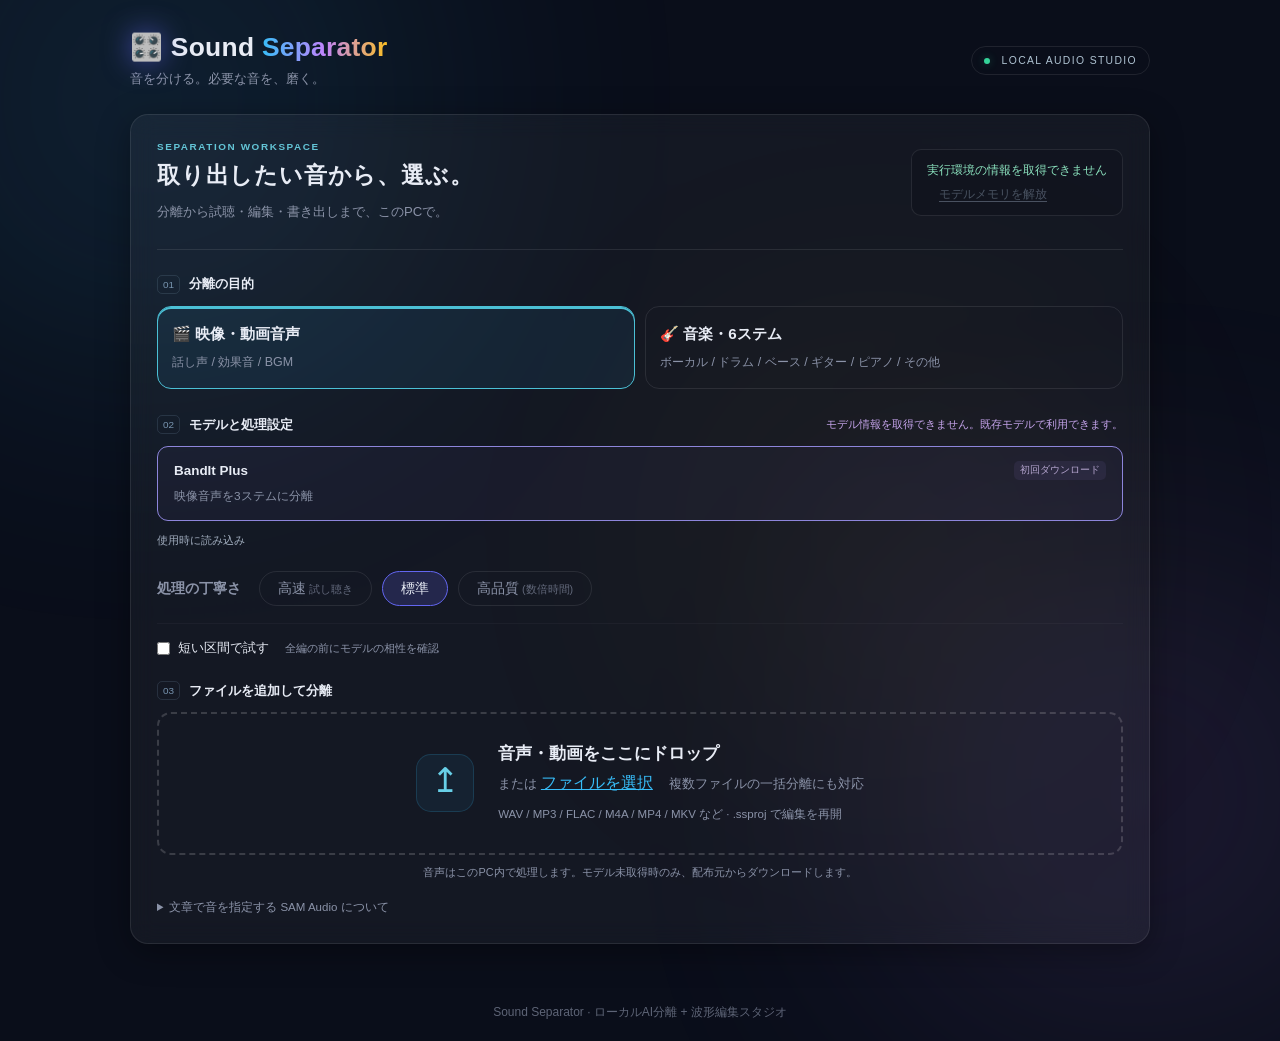
==== app/static/index.html @ b927cb9f "Sound Separator: ローカルAI音源分離アプリを公開" ====
<!DOCTYPE html>
<html lang="ja">
<head>
<meta charset="UTF-8">
<meta name="viewport" content="width=device-width, initial-scale=1.0">
<title>Sound Separator — 音源分離</title>
<link rel="stylesheet" href="style.css">
<link rel="icon" href="data:image/svg+xml,<svg xmlns='http://www.w3.org/2000/svg' viewBox='0 0 100 100'><text y='.9em' font-size='90'>🎛️</text></svg>">
</head>
<body>
<div class="bg-glow glow-1"></div>
<div class="bg-glow glow-2"></div>
<div class="bg-glow glow-3"></div>

<header>
  <div class="header-brand"><h1><span class="logo-icon">🎛️</span> Sound <span class="grad">Separator</span></h1>
    <p class="subtitle">音を分ける。必要な音を、磨く。</p></div>
  <span class="local-badge"><span></span> LOCAL AUDIO STUDIO</span>
</header>

<main>
  <!-- アップロード画面 -->
  <section id="upload-view" class="card">
    <div class="studio-intro">
      <div><p class="eyebrow">SEPARATION WORKSPACE</p><h2>取り出したい音から、選ぶ。</h2>
      <p class="intro-copy">分離から試聴・編集・書き出しまで、このPCで。</p></div>
      <div class="runtime-panel" aria-live="polite">
        <div id="runtime-status">実行環境を確認中…</div>
        <div class="runtime-actions"><span id="runtime-memory"></span><button id="release-models" class="text-button" disabled>モデルメモリを解放</button></div>
      </div>
    </div>
    <div class="section-label"><span>01</span><h3>分離の目的</h3></div>
    <div class="mode-row" id="mode-options" role="group" aria-label="分離の目的">
      <label class="mode-card"><input type="radio" name="mode" value="dme" checked><div class="mode-body"><div class="mode-title">🎬 映像・動画音声</div><div class="mode-desc">話し声 / 効果音 / BGM</div></div></label>
      <label class="mode-card"><input type="radio" name="mode" value="music"><div class="mode-body"><div class="mode-title">🎸 音楽・6ステム</div><div class="mode-desc">ボーカルと5種類の楽器</div></div></label>
    </div>
    <div class="section-label"><span>02</span><h3>モデルと処理設定</h3><span id="catalog-status" class="catalog-status" role="status">モデルを確認中…</span></div>
    <div id="model-options" class="model-options" role="group" aria-label="分離モデル"></div>
    <div id="model-detail" class="model-detail" aria-live="polite"></div>
    <div id="stem-selector" class="stem-selector hidden">
      <div class="stem-selector-head"><b>取り出す楽器</b><span id="stem-count"></span><button id="stems-all" class="text-button">すべて選択</button><button id="stems-clear" class="text-button">選択を解除</button></div>
      <input id="stem-search" class="studio-input" type="search" placeholder="楽器名で絞り込み" aria-label="楽器名で絞り込み">
      <div id="stem-options" class="stem-options"></div>
      <p class="settings-note">必要な楽器だけを選ぶと、結果の読み込みと編集が軽くなります。</p>
    </div>
    <div class="quality-row settings-row">
      <span class="quality-label">処理の丁寧さ</span>
      <div class="quality-options">
        <label><input type="radio" name="quality" value="fast"><span>高速<small>試し聴き</small></span></label>
        <label><input type="radio" name="quality" value="standard" checked><span>標準</span></label>
        <label><input type="radio" name="quality" value="high"><span>高品質<small>(数倍時間)</small></span></label>
      </div>
    </div>
    <div class="preview-settings">
      <label class="preview-toggle"><input id="preview-enabled" type="checkbox"><span>短い区間で試す</span><small>全編の前にモデルの相性を確認</small></label>
      <div id="preview-fields" class="preview-fields hidden">
        <label>開始 <input id="preview-start" type="number" min="0" step="0.1" value="0" inputmode="decimal"> 秒</label>
        <label>長さ <input id="preview-duration" type="number" min="5" max="60" step="1" value="15" inputmode="decimal"> 秒</label>
        <span>出力は指定区間のみ。エディタでは0秒から表示します。</span>
      </div>
    </div>
    <div class="section-label"><span>03</span><h3>ファイルを追加して分離</h3></div>
    <div id="dropzone" role="button" tabindex="0" aria-label="音声・動画ファイルを選択して分離">
      <div class="dz-icon">↥</div>
      <div><p class="dz-main">音声・動画をここにドロップ</p>
      <p class="dz-sub">または <button id="browse-btn" class="link-btn">ファイルを選択</button><span class="dz-multi">複数ファイルの一括分離にも対応</span></p>
      <p class="dz-formats">WAV / MP3 / FLAC / M4A / MP4 / MKV など · .ssproj で編集を再開</p></div>
      <input type="file" id="file-input" accept="audio/*,video/*,.ssproj" multiple hidden>
    </div>
    <p class="privacy-note">音声はこのPC内で処理します。モデル未取得時のみ、配布元からダウンロードします。</p>
    <details class="technology-note"><summary>文章で音を指定する SAM Audio について</summary><p>特定の効果音や環境音を文章で指定して抽出できる技術です。利用には配布元での手続きと専用環境の準備が必要です。<a href="https://github.com/facebookresearch/sam-audio" target="_blank" rel="noopener noreferrer">公式の導入案内 ↗</a></p></details>
    <div id="recent-jobs" class="recent-jobs hidden"><div class="section-label"><h3>このブラウザの分離履歴</h3><button id="clear-history" class="text-button">一覧を消す</button></div><p class="settings-note">同じタブで実行した直近8件。サーバーを終了すると結果を開けなくなります。</p><div id="recent-list"></div></div>
  </section>

  <!-- 一括分離画面 -->
  <section id="batch-view" class="card hidden">
    <b>📦 一括分離</b> — 複数ファイルを順番に分離し、それぞれZIPでダウンロードできます
    <div id="batch-list"></div>
    <div class="panel-row">
      <button id="batch-back" class="btn">＋ 最初の画面に戻る</button>
    </div>
  </section>

  <!-- 処理中画面 -->
  <section id="progress-view" class="card hidden">
    <div class="progress-info">
      <div class="spinner"></div>
      <div>
        <p id="progress-filename" class="progress-filename"></p>
        <p id="progress-message" class="progress-message">準備中...</p>
      </div>
      <span id="progress-percent" class="progress-percent">0%</span>
    </div>
    <div class="progress-track"><div id="progress-bar" class="progress-bar"></div></div>
    <p id="progress-settings" class="settings-note"></p>
  </section>

  <!-- 結果画面 -->
  <section id="result-view" class="hidden">
    <div class="card transport-card">
      <div id="result-meta" class="result-meta hidden"></div>
      <div class="transport">
        <button id="play-btn" class="play-btn" title="再生/停止 (Space)">▶</button>
        <button id="loop-btn" class="btn loop-btn" title="選択範囲をループ再生 (L) — 修復パラメータの聴き比べに便利">🔁</button>
        <div class="time-display"><span id="time-current">0:00.0</span><span class="time-sep">/</span><span id="time-total">0:00.0</span></div>
        <div class="master-meter-wrap" title="マスター出力レベル — 全トラック合計。CLIPが点いたら音割れしています (各トラックの音量を下げてください)">
          <span class="mm-label">OUT</span>
          <div class="track-meter master-meter"><div class="meter-mask" id="master-meter-mask"></div><span class="meter-clip" id="master-clip">CLIP</span></div>
        </div>
        <div class="transport-right">
          <span id="result-filename" class="result-filename"></span>
          <button id="save-proj-btn" class="btn" title="編集状態をプロジェクトファイル (.ssproj) に保存。後でドロップすると続きから再開できます">💾 保存</button>
          <label class="export-format-label">WAV <select id="export-format" aria-label="WAV書き出し形式" title="32bit floatは分離音をクリップせず保存。16bit PCMは音量が±1を超える部分をクリップします。"><option value="float32" selected>32bit float</option><option value="pcm16">16bit PCM</option></select></label>
          <button id="zip-btn" class="btn btn-primary">⬇ 選択ステム保存</button>
          <button id="new-btn" class="btn">＋ 新しいファイル</button>
        </div>
      </div>
      <!-- 編集ツールバー -->
      <div class="toolbar">
        <div class="tool-group tg-edit" data-label="編集 (範囲を選択してから)">
          <button id="tool-cut" class="tool-btn" title="選択したトラックから切り取る(その場は無音に)。他のトラックには影響しません (Ctrl+X)">✂ カット</button>
          <button id="tool-copy" class="tool-btn" title="選択したトラックの範囲をコピー (Ctrl+C)">⧉ コピー</button>
          <button id="tool-paste" class="tool-btn" title="クリックで選んだトラックへ、元と同じ時間位置にミックス貼り付け (Ctrl+V)">⇥ 貼り付け</button>
          <select id="tool-move" class="tool-btn" title="選択範囲を別のトラックへ移動 (同じ時間位置)">
            <option value="">➜ 移動先…</option>
          </select>
          <button id="tool-silence" class="tool-btn" title="いらない音をその場で消す(無音化)。尺もクリップボードも変わりません (Delete)">🧹 除去</button>
          <button id="tool-ripple" class="tool-btn" title="選択範囲を全トラックから削除して前後を詰める・尺が縮みます (Shift+Delete)">⌦ 詰め削除</button>
          <button id="tool-deselect" class="tool-btn" title="選択解除 (Esc)">✕</button>
        </div>
        <div class="tool-group tg-repair" data-label="修復・整音">
          <button id="tool-silence-cut" class="tool-btn" title="無音区間を自動検出して削除">✁ 無音カット</button>
          <button id="tool-denoise" class="tool-btn" title="選択範囲をノイズとして学習し全体から除去">〜 ノイズ除去</button>
          <button id="tool-repair" class="tool-btn" title="選択範囲の修復・エフェクト (クリック除去 / リバーブ除去 / ハム除去 / フェード / ノーマライズ)">🔧 修復</button>
        </div>
        <div class="tool-group tg-export" data-label="書き出し">
          <button id="tool-dialogue" class="tool-btn" title="文字起こしして、セリフ単位の連番WAV・SRT字幕・TTS学習用データを書き出します">📝 セリフ書き出し</button>
          <button id="tool-midi" class="tool-btn" title="トラックをAI採譜してMIDIファイルに変換します (メロディ・単音〜和音楽器向き)">🎹 MIDI</button>
        </div>
        <div class="tool-group tg-track" data-label="トラック・履歴">
          <button id="tool-addtrack" class="tool-btn" title="無音の新規トラックを追加 (移動・貼り付け先として使えます)">＋ トラック</button>
          <button id="tool-undo" class="tool-btn" title="元に戻す (Ctrl+Z)">↶ 戻す</button>
          <button id="tool-redo" class="tool-btn" title="やり直し (Ctrl+Y)">↷</button>
        </div>
        <div class="tool-group tg-view" data-label="表示">
          <button id="tool-zoom-out" class="tool-btn" title="縮小 (-)  ／ 波形上で Ctrl+ホイールでもズームできます">🔍−</button>
          <button id="tool-zoom-in" class="tool-btn" title="拡大 (+) ／ 波形上で Ctrl+ホイールでもズームできます">🔍＋</button>
          <button id="tool-zoom-sel" class="tool-btn" title="選択範囲へズーム (Z)">🔍選択</button>
          <button id="tool-zoom-full" class="tool-btn" title="全体表示 (0)">全体</button>
          <button id="tool-autoscale" class="tool-btn" title="小さい音のトラックも波形が見えるよう表示だけ拡大します (実際の音量は変わりません)">📈 自動スケール</button>
          <button id="tool-specview" class="tool-btn" title="波形⇔スペクトログラム表示の切替。ハム・ヒス・クリックなどのノイズはスペクトログラムの方が見つけやすい (縦=周波数、明るさ=音量)">🌈 スペクトル</button>
        </div>
        <div class="tool-group tg-help" data-label="ヘルプ">
          <button id="tool-guide" class="tool-btn" title="用途別の整音手順ガイド">📖 整音ガイド</button>
        </div>
        <span id="selection-info" class="selection-info"></span>
      </div>
      <!-- 無音カット設定パネル -->
      <div id="panel-silence-cut" class="panel hidden">
        <b>無音カット</b> — しきい値より小さい音が続く区間を全トラックから削除します
        <div class="panel-row">
          <label>しきい値 <input type="number" id="sc-threshold" value="-45" step="1" max="0" min="-90"> dB</label>
          <label>最小無音長 <input type="number" id="sc-minlen" value="0.5" step="0.1" min="0.1"> 秒</label>
          <label>前後に残す <input type="number" id="sc-pad" value="0.1" step="0.05" min="0"> 秒</label>
          <button id="sc-run" class="btn btn-primary">実行</button>
          <button class="btn panel-close">閉じる</button>
        </div>
      </div>
      <!-- 整音ガイドパネル -->
      <div id="panel-guide" class="panel panel-help hidden">
        <b>📖 整音ガイド — 用途別のおすすめ手順</b>
        <div class="guide-recipes">
          <div class="recipe">
            <div class="recipe-title">🎬 動画のセリフをきれいにする</div>
            <ol>
              <li>「話し声」の <b>S</b>(ソロ) で分離結果を確認</li>
              <li><button class="link-btn guide-open" data-panel="panel-silence-cut">✁ 無音カット</button> で間延びを削除</li>
              <li>ノイズが乗っていれば、ノイズだけの区間を選択 → <button class="link-btn guide-open" data-panel="panel-denoise">〜 ノイズ除去</button></li>
              <li>「プツッ」音は範囲選択 → <button class="link-btn guide-open" data-panel="panel-repair">🔧 修復</button> のクリック除去</li>
              <li>最後に 🔧修復 → ラウドネスノーマライズ (YouTubeなら -14 LUFS)</li>
            </ol>
          </div>
          <div class="recipe">
            <div class="recipe-title">🎤 TTS / RVC の学習素材を作る</div>
            <ol>
              <li>映像モードで分離し「話し声」を使う (音楽ならボーカル)</li>
              <li>範囲選択 → <button class="link-btn guide-open" data-panel="panel-repair">🔧 修復</button> のリバーブ除去で響きを取る (乾いた声が理想)</li>
              <li>ノイズだけの区間を選択 → <button class="link-btn guide-open" data-panel="panel-denoise">〜 ノイズ除去</button></li>
              <li><button class="link-btn guide-open" data-panel="panel-dialogue">📝 セリフ書き出し</button> で「長さを自動調整 2〜10秒」で解析</li>
              <li>一覧で誤認識を修正して書き出し → clips/ と metadata.csv を学習に使用</li>
            </ol>
          </div>
          <div class="recipe recipe-wide">
            <div class="recipe-title">🔇 ノイズの見分け方と対処 — 波形・症状からツールとパラメータを選ぶ</div>
            <table class="noise-table">
              <tr><th>聴こえ方</th><th>波形での見え方</th><th>使うツール</th><th>パラメータの目安</th></tr>
              <tr>
                <td>「サーッ」が常に鳴る<br>(ヒスノイズ・環境ノイズ)</td>
                <td>無音のはずの場所にも<b>薄い毛羽</b>が全体に走る</td>
                <td>〜 ノイズ除去<br>(プロファイル型)</td>
                <td>ノイズ<b>だけ</b>の区間を<b>0.5秒以上</b>選択して実行。まず強さ<b>90%</b>。声がこもる・水中のような音になったら<b>70%</b>に下げる</td>
              </tr>
              <tr>
                <td>「ブーン」と低い唸り<br>(電源ハム)</td>
                <td>波形ではほぼ見えない。<br>🔍ズームすると細かい規則的なうねり</td>
                <td>🔧 修復 →<br>ハムノイズ除去</td>
                <td>東日本=<b>50Hz</b> / 西日本=<b>60Hz</b>。効かなければもう一方を試す。適用量100%でOK</td>
              </tr>
              <tr>
                <td>「プツッ」「パチッ」<br>(クリック・リップノイズ)</td>
                <td>🔍ズーム+📈自動スケールで見ると<b>鋭い縦のトゲ</b>が1本〜数本</td>
                <td>🔧 修復 →<br>クリック / リップノイズ除去</td>
                <td>トゲの周辺だけを狭く選択し、まず感度<b>50%</b>。残るなら<b>70〜80%</b>。タ行・カ行の子音が消えたら感度を下げる</td>
              </tr>
              <tr>
                <td>お風呂場のような響き<br>(リバーブ・反響)</td>
                <td>発話の後に<b>尾を引く</b>ように波形が減衰する</td>
                <td>🔧 修復 →<br>リバーブ除去 (AI)</td>
                <td>まず適用量<b>100%</b>。声が痩せたら<b>60〜80%</b>でブレンド。TTS/RVC素材にはかけるのが基本</td>
              </tr>
              <tr>
                <td>音量がバラバラ / 小さい</td>
                <td>波形の高さが場所・トラックでまちまち</td>
                <td>🔧 修復 →<br>ラウドネスノーマライズ</td>
                <td>配信先のプリセットを選ぶだけ (YouTube=-14 LUFS)。素材整えなら-16〜-18が無難</td>
              </tr>
              <tr>
                <td>別の音の混入<br>(BGMやSEが声に残る)</td>
                <td>本来ないはずの音が重なって見える</td>
                <td>✂ 編集 →<br>➜ 移動 / 🧹除去</td>
                <td>混入部分を選択して正しいトラックへ<b>➜移動</b>。分離モード(映像/音楽)や品質を上げて再分離も有効</td>
              </tr>
            </table>
            <p class="rp-note">💡 探し方のコツ: <b>S</b>(ソロ)で対象トラックだけを聴きながら、📈自動スケール+🔍ズーム(Ctrl+ホイール)で波形を確認 → 狭い範囲で試して Ctrl+Z で聴き比べ → 良ければ広い範囲に適用</p>
          </div>
          <div class="recipe">
            <div class="recipe-title">🎵 ボーカル抜き / BGM抜き音源を作る</div>
            <ol>
              <li>音楽モードで分離</li>
              <li>要らないトラック (例: ボーカル) を <b>M</b> でミュート…ではなく、💾チェックを外す</li>
              <li>必要なステムだけ💾チェック →「⬇ 選択ステム保存」</li>
              <li>合わせて聴きたい場合は M/S と音量スライダでバランス確認</li>
            </ol>
          </div>
        </div>
        <div class="panel-row"><button class="btn panel-close">閉じる</button></div>
      </div>
      <!-- MIDI書き出しパネル -->
      <div id="panel-midi" class="panel panel-export hidden">
        <b>🎹 MIDI書き出し</b> — トラックをAIで採譜し、MIDIファイル (.mid) に変換します（編集内容が反映されます）
        <div class="panel-row">
          <label>対象トラック <select id="md-track"></select></label>
          <label title="低いほど多くの音を拾います (誤検出も増えます)">感度 <input type="range" id="md-sens" min="0.2" max="0.8" step="0.05" value="0.5"> <span id="md-sens-val">標準</span></label>
          <label>最短ノート <input type="number" id="md-minnote" value="120" step="10" min="30" max="500"> ms</label>
          <button id="md-run" class="btn btn-primary">実行</button>
          <button class="btn panel-close">閉じる</button>
        </div>
        <p class="rp-note">ピアノ・ギター・ベース・ボーカルのメロディ採譜に向いています。ドラムや複雑なミックスには不向きです (先に🔬追加分離やステム分離で単一楽器にしてから実行してください)。テンポは120固定で書き出されます</p>
      </div>
      <!-- トラック追加分離パネル -->
      <div id="panel-subsep" class="panel hidden">
        <b>🔬 トラックをさらに分離</b> — <span id="ss-track-label"></span> を専用AIモデルで細分化し、新しいトラックとして追加します
        <div class="panel-row">
          <label>種類
            <select id="ss-kind">
              <option value="drums">ドラム細分化 (キック / スネア / タム / シンバル)</option>
              <option value="vocals">ボーカル分離 (リード / バックコーラス)</option>
            </select>
          </label>
          <button id="ss-run" class="btn btn-primary">実行</button>
          <button class="btn panel-close">閉じる</button>
        </div>
        <p id="ss-note" class="rp-note">ドラム系のトラックに使ってください。元のトラックは残ります (ミュートされます)。初回はモデルのダウンロードがあります (ドラム: 約170MB / ボーカル: 約900MB)</p>
      </div>
      <!-- セリフ書き出しパネル -->
      <div id="panel-dialogue" class="panel panel-export hidden">
        <b>セリフ書き出し</b> — ① 解析 → ② 一覧で確認・調整 → ③ 書き出し（編集内容が反映されます）
        <div class="panel-row">
          <label>対象トラック <select id="dg-track"></select></label>
          <label>精度
            <select id="dg-model">
              <option value="small">小 (速い)</option>
              <option value="medium" selected>中 (バランス)</option>
              <option value="large">大 (最高精度・初回約3GB DL)</option>
            </select>
          </label>
          <label>言語
            <select id="dg-lang">
              <option value="">自動判定</option>
              <option value="ja">日本語</option>
              <option value="en">英語</option>
            </select>
          </label>
        </div>
        <div class="panel-row">
          <label title="文の区切り・無音を優先しつつ、1クリップがこの範囲に収まるよう自動で結合・分割します"><input type="checkbox" id="dg-adjust" checked> 長さを自動調整</label>
          <label>最小 <input type="number" id="dg-min" value="2.0" step="0.5" min="0.3" max="30"> 秒</label>
          <label>最大 <input type="number" id="dg-max" value="10.0" step="0.5" min="1" max="60"> 秒</label>
          <label title="声の特徴からセリフごとに話者を推定し、話者別フォルダで書き出します"><input type="checkbox" id="dg-diarize"> 話者分離</label>
          <label id="dg-spk-row" class="hidden">話者数
            <select id="dg-spknum">
              <option value="0">自動</option>
              <option value="2">2人</option>
              <option value="3">3人</option>
              <option value="4">4人</option>
              <option value="5">5人</option>
              <option value="6">6人</option>
            </select>
          </label>
          <span class="rp-note">TTSは2〜10秒、RVCは3〜10秒程度が定番です</span>
          <button id="dg-run" class="btn btn-primary">🔎 ① 解析</button>
          <button class="btn panel-close">閉じる</button>
        </div>
        <div id="dg-result" class="hidden">
          <div class="panel-row">
            <span id="dg-summary" class="rp-note"></span>
          </div>
          <div id="dg-segments"></div>
          <p class="rp-note">時刻・テキストは直接編集できます ／ ▶で再生位置ジャンプ ／ ✕で除外 ／ 長さが範囲外の行は⚠色で表示</p>
          <div class="panel-row">
            <label><input type="checkbox" id="dg-clips" checked> 連番WAVクリップ</label>
            <label><input type="checkbox" id="dg-mono" checked> モノラル化 (TTS/RVC向け)</label>
            <label><input type="checkbox" id="dg-srt" checked> SRT字幕</label>
            <label><input type="checkbox" id="dg-tts" checked> TTS用 metadata.csv</label>
            <button id="dg-export" class="btn btn-primary">⬇ ② 書き出し (ZIP)</button>
          </div>
        </div>
      </div>
      <!-- 修復・エフェクトパネル -->
      <div id="panel-repair" class="panel hidden">
        <b>修復・エフェクト</b> — 範囲を選択し、対象トラック（ドラッグしたトラック）に適用します
        <div class="panel-row">
          <label>種類
            <select id="rp-effect">
              <option value="declick">クリック / リップノイズ除去</option>
              <option value="dereverb">リバーブ除去 (AIモデル)</option>
              <option value="dehum">ハムノイズ除去 (電源ノイズ)</option>
              <option value="fadein">フェードイン</option>
              <option value="fadeout">フェードアウト</option>
              <option value="normalize">ピークノーマライズ (-1dB)</option>
              <option value="loudnorm">ラウドネスノーマライズ (配信用)</option>
              <option value="pitchshift">ピッチ変更 (トラック全体)</option>
              <option value="tempo">テンポ変更 (全トラック連動)</option>
            </select>
          </label>
          <label id="rp-pitch-row" class="hidden">半音 <input type="number" id="rp-pitch" value="0" step="0.5" min="-12" max="12"></label>
          <label id="rp-tempo-row" class="hidden">速度 <input type="number" id="rp-tempo" value="100" step="5" min="50" max="200"> %</label>
          <label id="rp-platform-row" class="hidden">プラットフォーム
            <select id="rp-platform">
              <option value="-14">YouTube (-14 LUFS)</option>
              <option value="-14">Spotify (-14 LUFS)</option>
              <option value="-16">Apple Music (-16 LUFS)</option>
              <option value="-14">TikTok / Reels (-14 LUFS)</option>
              <option value="-16">Podcast (-16 LUFS)</option>
              <option value="-24">テレビ放送 日本 (-24 LKFS)</option>
              <option value="custom">カスタム...</option>
            </select>
          </label>
          <label id="rp-lufs-row" class="hidden">目標 <input type="number" id="rp-lufs" value="-14" step="0.5" min="-36" max="-5"> LUFS</label>
          <label id="rp-sens-row">感度 <input type="range" id="rp-sensitivity" min="0.1" max="1" step="0.05" value="0.5"> <span id="rp-sens-val">50%</span></label>
          <label id="rp-hum-row" class="hidden">電源周波数
            <select id="rp-humfreq">
              <option value="50">50 Hz (東日本)</option>
              <option value="60">60 Hz (西日本)</option>
            </select>
          </label>
          <label id="rp-mix-row">適用量 <input type="range" id="rp-mix" min="0.2" max="1" step="0.05" value="1"> <span id="rp-mix-val">100%</span></label>
          <button id="rp-run" class="btn btn-primary">実行</button>
          <button class="btn panel-close">閉じる</button>
        </div>
        <p id="rp-note" class="rp-note">短いインパルス性ノイズ (マウスクリック音・リップノイズ・プチ音) を検出して補間します</p>
      </div>
      <!-- ノイズ除去設定パネル -->
      <div id="panel-denoise" class="panel hidden">
        <b>ノイズ除去</b> — ノイズだけが鳴っている区間を選択してから実行してください。その区間をプロファイルとして学習し、トラック全体から除去します
        <div class="panel-row">
          <label>強さ <input type="range" id="dn-strength" min="0.2" max="1" step="0.05" value="0.9"> <span id="dn-strength-val">90%</span></label>
          <label>対象
            <select id="dn-scope">
              <option value="active">選択したトラック</option>
              <option value="all">全トラック</option>
            </select>
          </label>
          <button id="dn-run" class="btn btn-primary">実行</button>
          <button class="btn panel-close">閉じる</button>
        </div>
      </div>
    </div>
    <div id="guide-card" class="card guide-card hidden">
      <b>💡 はじめての方へ — 基本の流れ</b>
      <ol>
        <li>波形を<b>横にドラッグ</b>して範囲を選択します（ドラッグしたトラックが編集対象になります）</li>
        <li>ツールバーで <b>✂ カット</b>・<b>➜ 移動</b>・<b>🧹 除去</b>・<b>🔧 修復</b> など。間違えても <b>Ctrl+Z</b> で戻せます</li>
        <li>各トラックの <b>💾</b> にチェックを付けて「<b>⬇ 選択ステム保存</b>」でダウンロード</li>
      </ol>
      <button id="guide-close" class="btn btn-primary">わかりました</button>
    </div>
    <div id="overview" title="全体ビュー — クリック/ドラッグで表示位置を移動">
      <div id="overview-window"></div>
      <div id="overview-playhead"></div>
    </div>
    <div id="tracks"></div>
    <p class="hint">
      ドラッグで範囲選択（ドラッグしたトラックが編集対象） ／ クリックでシーク＋対象切替 ／ <b>M</b>=ミュート <b>S</b>=ソロ ／ Space=再生 Ctrl+Z=取り消し<br>
      🔍 <b>Ctrl+ホイール</b>=カーソル位置へズーム ／ ホイール=横スクロール ／ <b>Z</b>=選択範囲へズーム <b>+/−</b>=拡大縮小 <b>0</b>=全体 ／ 上の細いバーで全体位置を移動<br>
      💡 分類ミスの修正: 間違ったステムの音を範囲選択 →「➜ 移動先…」で正しいトラックへ（同じ時間位置のまま移動します）
    </p>
  </section>

  <div id="error-box" class="error hidden" role="alert"><span id="error-message"></span><button id="retry-job" class="btn hidden">同じファイルでもう一度</button></div>
</main>

<div id="toast" class="toast hidden"></div>

<footer>Sound Separator · ローカルAI分離 + 波形編集スタジオ</footer>

<script src="app.js"></script>
</body>
</html>
---- app/static/style.css ----
:root {
  --bg: #0a0e1a;
  --card: rgba(255, 255, 255, 0.045);
  --card-border: rgba(255, 255, 255, 0.09);
  --text: #e8ecf5;
  --text-dim: #8b93a8;
  --dialog: #38bdf8;
  --effect: #fbbf24;
  --music: #c084fc;
  --original: #94a3b8;
  --accent: #6366f1;
}

* { margin: 0; padding: 0; box-sizing: border-box; }

body {
  font-family: "Hiragino Kaku Gothic ProN", "Yu Gothic UI", "Segoe UI", "Meiryo", sans-serif;
  background: var(--bg);
  color: var(--text);
  min-height: 100vh;
  overflow-x: hidden;
}

.bg-glow {
  position: fixed;
  border-radius: 50%;
  filter: blur(140px);
  opacity: 0.14;
  pointer-events: none;
  z-index: 0;
}
.glow-1 { width: 500px; height: 500px; background: var(--dialog); top: -150px; left: -100px; }
.glow-2 { width: 450px; height: 450px; background: var(--music); bottom: -120px; right: -80px; }
.glow-3 { width: 350px; height: 350px; background: var(--effect); top: 40%; left: 55%; opacity: 0.08; }

header, main, footer { position: relative; z-index: 1; }

header { max-width: 1060px; margin: auto; display: flex; align-items: center; justify-content: space-between; gap: 20px; padding: 32px 20px 0; }
h1 { font-size: 1.65rem; font-weight: 800; letter-spacing: 0.01em; }
.logo-icon { filter: drop-shadow(0 0 14px rgba(99, 102, 241, 0.6)); }
.grad {
  background: linear-gradient(90deg, var(--dialog), var(--music), var(--effect));
  -webkit-background-clip: text;
  background-clip: text;
  color: transparent;
}
.subtitle { color: var(--text-dim); margin-top: 7px; font-size: 0.83rem; }
.local-badge { font-size: 0.65rem; color: #afc3d2; letter-spacing: 0.13em; border: 1px solid var(--card-border); border-radius: 99px; padding: 8px 12px; white-space: nowrap; }
.local-badge > span { display: inline-block; width: 6px; height: 6px; margin-right: 7px; border-radius: 50%; background: #34d399; box-shadow: 0 0 9px #34d39955; }
.tag {
  display: inline-block;
  padding: 2px 12px;
  border-radius: 999px;
  font-weight: 700;
  font-size: 0.85rem;
  margin: 0 2px;
}
.tag-dialog { background: rgba(56, 189, 248, 0.15); color: var(--dialog); border: 1px solid rgba(56, 189, 248, 0.35); }
.tag-effect { background: rgba(251, 191, 36, 0.15); color: var(--effect); border: 1px solid rgba(251, 191, 36, 0.35); }
.tag-music { background: rgba(192, 132, 252, 0.15); color: var(--music); border: 1px solid rgba(192, 132, 252, 0.35); }
.tag-vocals { background: rgba(244, 114, 182, 0.15); color: #f472b6; border: 1px solid rgba(244, 114, 182, 0.35); }
.tag-drums { background: rgba(251, 146, 60, 0.15); color: #fb923c; border: 1px solid rgba(251, 146, 60, 0.35); }
.tag-bass { background: rgba(52, 211, 153, 0.15); color: #34d399; border: 1px solid rgba(52, 211, 153, 0.35); }
.tag-other { background: rgba(167, 139, 250, 0.15); color: #a78bfa; border: 1px solid rgba(167, 139, 250, 0.35); }

/* ---- mode cards ---- */
.mode-row { display: grid; grid-template-columns: repeat(auto-fit, minmax(200px, 1fr)); gap: 10px; margin-bottom: 26px; }
.mode-card { cursor: pointer; }
.mode-card > input, .model-card > input { position: absolute; opacity: 0; width: 1px; height: 1px; }
.mode-body {
  border: 1.5px solid var(--card-border);
  border-radius: 14px;
  padding: 17px 14px;
  transition: all 0.15s;
  height: 100%;
  box-sizing: border-box;
}
.mode-card input:checked + .mode-body {
  border-color: #4bc0d5;
  background: rgba(56, 189, 248, 0.075);
  box-shadow: inset 0 2px 0 #4bc0d5;
}
.mode-title { font-weight: 700; font-size: 0.95rem; margin-bottom: 8px; }
.mode-stems { display: flex; flex-wrap: wrap; gap: 4px; margin-bottom: 8px; }
.mode-stems .tag { font-size: 0.72rem; padding: 1px 9px; margin: 0; }
.mode-desc { color: var(--text-dim); font-size: 0.78rem; line-height: 1.5; }
@media (max-width: 640px) { .mode-row { grid-template-columns: 1fr; } }

main { max-width: 1060px; margin: 26px auto 40px; padding: 0 20px; }

.card {
  background: var(--card);
  border: 1px solid var(--card-border);
  border-radius: 18px;
  padding: 26px;
  backdrop-filter: blur(12px);
  box-shadow: 0 8px 32px rgba(0, 0, 0, 0.35);
}

.hidden { display: none !important; }

/* ---- 分離ワークスペース ---- */
.studio-intro { display: flex; align-items: center; justify-content: space-between; gap: 22px; padding-bottom: 25px; margin-bottom: 25px; border-bottom: 1px solid var(--card-border); }
.eyebrow { color: #64c5d7; font-size: 0.62rem; letter-spacing: 0.16em; font-weight: 700; margin-bottom: 8px; }
.studio-intro h2 { font-size: 1.45rem; font-weight: 700; letter-spacing: 0.035em; }
.intro-copy { color: var(--text-dim); font-size: 0.82rem; margin-top: 9px; line-height: 1.8; }
.runtime-panel { flex-shrink: 0; padding: 13px 15px; border: 1px solid var(--card-border); border-radius: 10px; background: #080c1644; font-size: 0.74rem; color: #8be1bd; }
.runtime-actions { display: flex; gap: 12px; align-items: center; margin-top: 8px; font-size: 0.68rem; color: var(--text-dim); }
.cpu-mode { color: #fbbf24; }
.text-button { color: #9daec4; background: none; border: none; cursor: pointer; font: inherit; font-size: 0.73rem; text-decoration: underline; text-underline-offset: 3px; }
.text-button:hover { color: var(--text); }
.text-button:disabled { opacity: 0.4; cursor: default; }
.section-label { display: flex; align-items: center; gap: 9px; margin-bottom: 12px; }
.section-label > span:first-child:not(.catalog-status) { font-size: 0.62rem; color: #7895b0; border: 1px solid #7895b033; border-radius: 5px; padding: 3px 5px; font-variant-numeric: tabular-nums; }
.section-label h3 { font-weight: 600; font-size: 0.84rem; }
.catalog-status { color: #c5a4eb; margin-left: auto; font-size: 0.68rem; font-weight: 400; }
.model-options { display: flex; flex-wrap: wrap; gap: 10px; }
.model-card { cursor: pointer; flex: 1 1 270px; position: relative; }
.model-card-body { border: 1px solid var(--card-border); border-radius: 11px; height: 100%; padding: 14px 16px; background: #ffffff03; }
.model-card-heading { display: flex; justify-content: space-between; align-items: center; gap: 12px; }
.model-card-heading strong { font-weight: 600; font-size: 0.84rem; }
.model-card-body p { font-size: 0.74rem; color: var(--text-dim); line-height: 1.7; margin-top: 6px; }
.model-card > input:checked + .model-card-body { border-color: #8d85db; background: #8072d40d; }
.model-card > input:focus-visible + .model-card-body, .mode-card > input:focus-visible + .mode-body, .quality-options input:focus-visible + span { outline: 2px solid #afcdff; outline-offset: 3px; }
.model-state { font-size: 0.61rem; font-weight: 400; color: #b5a5cf; border-radius: 5px; padding: 3px 6px; background: #a78bfa14; white-space: nowrap; }
.model-state.ready { color: #78cda9; background: #34d39912; }
.model-detail { margin: 10px 0 14px; }
.model-facts { display: flex; gap: 6px 16px; flex-wrap: wrap; font-size: 0.68rem; color: #a1adbe; line-height: 1.8; }
.model-source { color: #8cc5df; margin-left: auto; text-decoration: none; }
.model-source:hover { text-decoration: underline; }
.settings-note { color: var(--text-dim); font-size: 0.71rem; line-height: 1.7; margin-top: 6px; }
.settings-row { margin-top: 15px; gap: 18px; }
.quality-label { font-size: 0.78rem; font-weight: 500; }
.quality-options span { padding: 6px 13px; font-size: 0.78rem; border-radius: 8px; }
.preview-settings { border-top: 1px solid #ffffff08; margin-top: 17px; padding: 16px 0 22px; }
.preview-toggle { display: inline-flex; flex-wrap: wrap; align-items: center; gap: 8px; cursor: pointer; font-size: 0.79rem; }
.preview-toggle input, .stem-choice input { accent-color: #7a8fe7; }
.preview-toggle small { color: var(--text-dim); font-size: 0.71rem; font-weight: 400; margin-left: 8px; }
.preview-fields { display: flex; align-items: center; flex-wrap: wrap; gap: 10px 18px; padding-top: 13px; }
.preview-fields label { font-size: 0.76rem; color: #b5bfd1; }
.preview-fields input, .studio-input { font: inherit; border: 1px solid var(--card-border); border-radius: 6px; padding: 6px 8px; background: #0003; color: var(--text); }
.preview-fields input { width: 76px; margin: 0 4px; font-variant-numeric: tabular-nums; }
.preview-fields > span { font-size: 0.68rem; color: var(--text-dim); }
.privacy-note { font-size: 0.68rem; color: var(--text-dim); text-align: center; margin: 11px 0 0; }
.technology-note { margin-top: 17px; color: var(--text-dim); font-size: 0.72rem; line-height: 1.8; }
.technology-note summary { cursor: pointer; }
.technology-note p { margin-top: 7px; max-width: 740px; }
.technology-note a { color: #8cc5df; }
.stem-selector { border: 1px solid var(--card-border); background: #0002; border-radius: 10px; padding: 14px; margin: 15px 0; }
.stem-selector-head { display: flex; gap: 13px; align-items: center; margin-bottom: 11px; }
.stem-selector-head b { font-size: 0.79rem; font-weight: 600; }
#stem-count { color: #aaa3d5; font-size: 0.7rem; margin-right: auto; }
.studio-input { width: 100%; font-size: 0.76rem; margin-bottom: 11px; }
.stem-options { max-height: 190px; overflow-y: auto; display: grid; grid-template-columns: repeat(auto-fill, minmax(150px, 1fr)); gap: 8px 12px; }
.stem-choice { cursor: pointer; display: flex; gap: 7px; align-items: center; font-size: 0.74rem; color: #b6c2d6; }
.recent-jobs { margin-top: 25px; padding-top: 22px; border-top: 1px solid var(--card-border); }
.recent-jobs .section-label { justify-content: space-between; margin-bottom: 2px; }
.recent-row { display: flex; gap: 18px; align-items: center; padding: 12px 0; border-bottom: 1px solid #ffffff09; }
.recent-label { display: flex; flex-direction: column; gap: 4px; flex: 1; min-width: 0; }
.recent-label strong { white-space: nowrap; overflow: hidden; text-overflow: ellipsis; font-size: 0.78rem; font-weight: 500; }
.recent-label > span { font-size: 0.67rem; color: var(--text-dim); }
.recent-row .btn { font-size: 0.71rem; padding: 6px 11px; white-space: nowrap; }
.result-meta { display: flex; align-items: center; flex-wrap: wrap; gap: 8px 15px; font-size: 0.7rem; color: #94a3b8; padding: 0 0 12px; margin-bottom: 12px; border-bottom: 1px solid var(--card-border); }
.result-model { color: #a8d9e2; font-weight: 600; }
.export-format-label { display: inline-flex; align-items: center; gap: 6px; color: var(--text-dim); font-size: 0.68rem; }
#export-format { padding: 6px; background: #131a2a; color: var(--text); border: 1px solid var(--card-border); border-radius: 6px; font: inherit; font-size: 0.72rem; }
.preview-badge { color: #d1b49c; background: #fbbf240b; border-radius: 4px; padding: 3px 7px; }
.result-warning { width: 100%; color: #d4bb95; line-height: 1.7; }
#error-box { display: flex; align-items: center; gap: 15px; flex-wrap: wrap; }
#error-message { flex: 1; min-width: 220px; line-height: 1.8; }
#retry-job { font-size: 0.76rem; padding: 7px 10px; }
button:disabled { cursor: default; opacity: 0.45; }
button:focus-visible, a:focus-visible, input:focus-visible, #dropzone:focus-visible { outline: 2px solid #afcdff; outline-offset: 3px; }
@media (max-width: 760px) {
  header { padding-top: 24px; }
  .local-badge { display: none; }
  .studio-intro { flex-direction: column; align-items: flex-start; gap: 15px; }
  .runtime-panel { width: 100%; }
  .runtime-actions { justify-content: space-between; }
  .mode-row { grid-template-columns: 1fr 1fr; }
  .mode-title { font-size: 0.85rem; }
  .catalog-status { max-width: 45%; }
  #dropzone { padding: 22px 16px; gap: 15px; }
  .dz-main { font-size: 0.93rem; }
  .dz-sub .dz-multi { display: block; margin: 5px 0 0; }
  .studio-intro h2 { font-size: 1.3rem; }
  .preview-toggle small { margin-left: 21px; }
}
@media (max-width: 420px) {
  main { padding: 0 12px; }
  #upload-view { padding: 20px 16px; }
  .mode-row { gap: 8px; }
  .mode-body { padding: 13px 10px; }
  .mode-desc { font-size: 0.68rem; }
  .quality-options { gap: 6px; }
  .quality-options span { padding: 6px 10px; }
  .dz-icon { display: none; }
}
@media (prefers-reduced-motion: reduce) {
  *, *::before, *::after { scroll-behavior: auto !important; transition: none !important; animation-duration: 0.01ms !important; }
}

/* ---- dropzone ---- */
#dropzone {
  border: 2px dashed rgba(255, 255, 255, 0.16);
  border-radius: 14px;
  padding: 28px 30px;
  display: flex; align-items: center; justify-content: center; gap: 24px;
  text-align: left;
  cursor: pointer;
  transition: border-color 0.2s, background 0.2s, transform 0.15s;
}
#dropzone:hover, #dropzone.dragover {
  border-color: var(--accent);
  background: rgba(99, 102, 241, 0.07);
}
#dropzone.dragover { transform: scale(1.01); }
.dz-icon { font-size: 2.1rem; font-weight: 400; width: 58px; height: 58px; line-height: 52px; border-radius: 15px; background: #38bdf810; border: 1px solid #38bdf82b; text-align: center; color: #67cfe7; flex-shrink: 0; }
.dz-main { font-size: 1.05rem; font-weight: 700; }
.dz-sub { color: var(--text-dim); margin-top: 8px; font-size: 0.84rem; }
.dz-sub .dz-multi { display: inline-block; margin-left: 16px; }
.link-btn {
  background: none; border: none; color: var(--dialog); font-size: 1rem;
  cursor: pointer; text-decoration: underline; font-family: inherit;
}
.dz-formats { color: var(--text-dim); font-size: 0.72rem; margin-top: 11px; line-height: 1.7; }

.quality-row { display: flex; align-items: center; gap: 18px; margin-top: 20px; flex-wrap: wrap; }
.quality-label { color: var(--text-dim); font-weight: 700; font-size: 0.9rem; }
.quality-options { display: flex; gap: 10px; }
.quality-options label { cursor: pointer; }
.quality-options input { position: absolute; opacity: 0; width: 1px; height: 1px; }
.quality-options span {
  display: inline-block; padding: 7px 18px; border-radius: 999px;
  border: 1px solid var(--card-border); color: var(--text-dim);
  font-size: 0.9rem; transition: all 0.15s;
}
.quality-options span small { opacity: 0.65; font-size: 0.75em; margin-left: 3px; }
.quality-options input:checked + span {
  background: rgba(99, 102, 241, 0.2); border-color: var(--accent); color: var(--text);
}

/* ---- progress ---- */
.progress-info { display: flex; align-items: center; gap: 16px; margin-bottom: 16px; }
.spinner {
  width: 34px; height: 34px; flex-shrink: 0;
  border: 3px solid rgba(255, 255, 255, 0.12);
  border-top-color: var(--dialog);
  border-radius: 50%;
  animation: spin 0.9s linear infinite;
}
@keyframes spin { to { transform: rotate(360deg); } }
.progress-filename { font-weight: 700; }
.progress-message { color: var(--text-dim); font-size: 0.88rem; margin-top: 3px; }
.progress-percent { margin-left: auto; font-size: 1.5rem; font-weight: 800; font-variant-numeric: tabular-nums; }
.progress-track {
  height: 10px; border-radius: 999px; background: rgba(255, 255, 255, 0.07); overflow: hidden;
}
.progress-bar {
  height: 100%; width: 0%;
  background: linear-gradient(90deg, var(--dialog), var(--music), var(--effect));
  border-radius: 999px;
  transition: width 0.4s ease;
  box-shadow: 0 0 12px rgba(99, 102, 241, 0.7);
}

/* ---- transport ---- */
.transport-card { padding: 16px 22px; margin-bottom: 14px; }
.transport { display: flex; align-items: center; gap: 18px; flex-wrap: wrap; }
.play-btn {
  width: 52px; height: 52px; border-radius: 50%;
  border: none; cursor: pointer;
  background: linear-gradient(135deg, var(--dialog), var(--accent));
  color: #fff; font-size: 1.3rem;
  box-shadow: 0 4px 20px rgba(56, 189, 248, 0.4);
  transition: transform 0.12s, box-shadow 0.2s;
  display: flex; align-items: center; justify-content: center;
}
.play-btn:hover { transform: scale(1.07); box-shadow: 0 4px 28px rgba(56, 189, 248, 0.65); }
.loop-btn { padding: 9px 12px; opacity: 0.6; }
.loop-btn.active {
  opacity: 1;
  background: rgba(56, 189, 248, 0.2);
  border-color: var(--dialog);
  box-shadow: 0 0 10px rgba(56, 189, 248, 0.35);
}
.time-display { font-variant-numeric: tabular-nums; font-size: 1.15rem; font-weight: 700; }
.time-sep { color: var(--text-dim); margin: 0 6px; }
#time-total { color: var(--text-dim); }
.transport-right { margin-left: auto; display: flex; align-items: center; gap: 12px; flex-wrap: wrap; }
.result-filename { color: var(--text-dim); font-size: 0.85rem; max-width: 240px; overflow: hidden; text-overflow: ellipsis; white-space: nowrap; }

.btn {
  padding: 9px 18px; border-radius: 10px; cursor: pointer;
  border: 1px solid var(--card-border);
  background: rgba(255, 255, 255, 0.06); color: var(--text);
  font-size: 0.88rem; font-weight: 700; text-decoration: none;
  font-family: inherit;
  transition: background 0.15s, border-color 0.15s;
  display: inline-block;
}
.btn:hover { background: rgba(255, 255, 255, 0.12); }
.btn-primary {
  background: linear-gradient(135deg, #4f46e5, #7c3aed);
  border-color: transparent;
  box-shadow: 0 3px 14px rgba(99, 102, 241, 0.4);
}
.btn-primary:hover { box-shadow: 0 3px 22px rgba(99, 102, 241, 0.65); }

/* ---- editor toolbar ---- */
.toolbar {
  display: flex; align-items: center; gap: 14px; flex-wrap: wrap;
  margin-top: 14px; padding-top: 14px;
  border-top: 1px solid var(--card-border);
}
.tool-group {
  display: flex; gap: 6px;
  position: relative; padding-top: 15px;
}
.tool-group::before {
  content: attr(data-label);
  position: absolute; top: 0; left: 3px;
  font-size: 0.62rem; color: var(--text-dim);
  letter-spacing: 0.06em; white-space: nowrap; opacity: 0.85;
}
.tool-btn {
  padding: 7px 13px; border-radius: 9px; cursor: pointer;
  border: 1px solid var(--card-border);
  background: rgba(255, 255, 255, 0.05); color: var(--text);
  font-size: 0.83rem; font-weight: 700; font-family: inherit;
  transition: background 0.12s, opacity 0.12s;
  white-space: nowrap;
}
.tool-btn:hover:not(:disabled) { background: rgba(255, 255, 255, 0.13); }
.tool-btn:disabled { opacity: 0.35; cursor: default; }
.tool-btn.active { background: rgba(99, 102, 241, 0.25); border-color: var(--accent); }
.selection-info { color: var(--text-dim); font-size: 0.8rem; margin-left: auto; font-variant-numeric: tabular-nums; }

.panel {
  margin-top: 12px; padding: 14px 16px; border-radius: 12px;
  background: rgba(99, 102, 241, 0.08);
  border: 1px solid rgba(99, 102, 241, 0.3);
  font-size: 0.85rem; line-height: 1.6;
}
.panel-row { display: flex; align-items: center; gap: 18px; flex-wrap: wrap; margin-top: 10px; }
.panel-row label { display: flex; align-items: center; gap: 7px; color: var(--text-dim); font-size: 0.83rem; }
.panel-row input[type="number"] {
  width: 64px; padding: 5px 8px; border-radius: 7px;
  border: 1px solid var(--card-border); background: rgba(0, 0, 0, 0.3);
  color: var(--text); font-family: inherit;
}
.panel-row select {
  padding: 5px 8px; border-radius: 7px;
  border: 1px solid var(--card-border); background: rgba(0, 0, 0, 0.3);
  color: var(--text); font-family: inherit;
}
.panel-row input[type="range"] { accent-color: var(--accent); }

/* ---- overview (全体ミニマップ) ---- */
#overview {
  position: relative;
  height: 16px;
  margin: 2px 0 8px;
  border-radius: 8px;
  background: rgba(255, 255, 255, 0.05);
  border: 1px solid var(--card-border);
  cursor: pointer;
  overflow: hidden;
}
#overview-window {
  position: absolute; top: 0; bottom: 0;
  left: 0; width: 100%;
  background: rgba(99, 102, 241, 0.25);
  border: 1px solid rgba(129, 140, 248, 0.7);
  border-radius: 8px;
  box-sizing: border-box;
  transition: background 0.15s;
}
#overview:not(.zoomed) #overview-window { background: transparent; border-color: transparent; }
#overview.zoomed:hover #overview-window { background: rgba(99, 102, 241, 0.4); }
#overview-playhead {
  position: absolute; top: 0; bottom: 0; width: 1.5px;
  background: rgba(255, 255, 255, 0.8);
  pointer-events: none;
}

/* ---- tracks ---- */
.track {
  display: grid;
  grid-template-columns: 190px 1fr;
  gap: 0;
  background: var(--card);
  border: 1px solid var(--card-border);
  border-radius: 14px;
  margin-bottom: 10px;
  overflow: hidden;
  backdrop-filter: blur(12px);
  transition: opacity 0.2s;
}
.track.inactive { opacity: 0.45; }
.track-side {
  padding: 14px 16px;
  border-right: 1px solid var(--card-border);
  display: flex; flex-direction: column; gap: 10px; justify-content: center;
  background: rgba(0, 0, 0, 0.18);
}
.track-title { display: flex; align-items: center; gap: 9px; font-weight: 800; font-size: 1rem; }
.track-dot {
  width: 11px; height: 11px; border-radius: 50%;
  box-shadow: 0 0 10px currentColor;
}
.track-controls { display: flex; align-items: center; gap: 7px; }
.ms-btn {
  width: 30px; height: 26px; border-radius: 7px; cursor: pointer;
  border: 1px solid var(--card-border);
  background: rgba(255, 255, 255, 0.05); color: var(--text-dim);
  font-weight: 800; font-size: 0.75rem; font-family: inherit;
  transition: all 0.12s;
}
.ms-btn.active-m { background: #b91c1c; border-color: #ef4444; color: #fff; }
.ms-btn.active-s { background: #b45309; border-color: #f59e0b; color: #fff; }
.vol-slider { flex: 1; min-width: 50px; accent-color: var(--accent); height: 4px; cursor: pointer; }

/* ---- 音量 (dB) + レベルメーター ---- */
.track-vol { display: flex; align-items: center; gap: 5px; }
.vol-num {
  width: 52px; padding: 2px 4px; border-radius: 6px;
  border: 1px solid var(--card-border); background: rgba(0, 0, 0, 0.3);
  color: var(--text); font-family: inherit; font-size: 0.75rem;
  font-variant-numeric: tabular-nums; text-align: right;
}
.vol-unit { color: var(--text-dim); font-size: 0.7rem; }
.track-meter {
  position: relative; height: 7px; border-radius: 4px; overflow: hidden;
  background: linear-gradient(90deg, #16a34a 0%, #22c55e 55%, #eab308 75%, #ef4444 95%);
  margin-right: 18px;
}
.meter-mask {
  position: absolute; top: 0; right: 0; bottom: 0; width: 100%;
  background: rgba(10, 14, 26, 0.92);
  transition: width 0.05s linear;
}
.meter-clip {
  position: absolute; right: -17px; top: 50%; transform: translateY(-58%);
  font-size: 0.6rem; color: rgba(255, 255, 255, 0.18); line-height: 1;
}
.track-meter .meter-clip { right: -14px; }
.meter-clip.clipping { color: #ef4444; text-shadow: 0 0 6px #ef4444; }

.master-meter-wrap { display: flex; align-items: center; gap: 7px; min-width: 150px; }
.mm-label { color: var(--text-dim); font-size: 0.68rem; font-weight: 700; letter-spacing: 0.05em; }
.master-meter { width: 110px; margin-right: 34px; }
.master-meter .meter-clip { right: -32px; font-size: 0.62rem; font-weight: 800; }
.dl-btn {
  border: none; background: none; cursor: pointer; color: var(--text-dim);
  font-size: 1rem; padding: 2px 4px; border-radius: 6px;
  transition: color 0.15s;
}
.dl-btn:hover { color: var(--text); }
.del-btn:hover { color: #f87171; }
.rename-input {
  width: 110px; padding: 2px 6px; border-radius: 6px;
  border: 1px solid var(--accent); background: rgba(0, 0, 0, 0.4);
  color: var(--text); font-family: inherit; font-size: 0.9rem; font-weight: 800;
}
.rp-note { color: var(--text-dim); font-size: 0.78rem; margin-top: 8px; }
/* ---- 機能グループのカラー分け ---- */
.tg-edit::before { color: #818cf8; }
.tg-edit .tool-btn { border-color: rgba(129, 140, 248, 0.3); }
.tg-repair::before { color: #34d399; }
.tg-repair .tool-btn { border-color: rgba(52, 211, 153, 0.3); }
.tg-export::before { color: #f472b6; }
.tg-export .tool-btn { border-color: rgba(244, 114, 182, 0.35); }
.tg-track::before { color: #94a3b8; }
.tg-view::before { color: #38bdf8; }
.tg-view .tool-btn { border-color: rgba(56, 189, 248, 0.25); }
.tg-help::before { color: #fbbf24; }
.tg-help .tool-btn { border-color: rgba(251, 191, 36, 0.35); }

.panel-export { border-color: rgba(244, 114, 182, 0.4); background: rgba(244, 114, 182, 0.06); }
.panel-help { border-color: rgba(251, 191, 36, 0.4); background: rgba(251, 191, 36, 0.05); }

/* ---- 整音ガイド ---- */
.guide-recipes {
  display: grid; grid-template-columns: repeat(auto-fit, minmax(280px, 1fr));
  gap: 14px; margin-top: 12px;
}
.recipe {
  background: rgba(0, 0, 0, 0.25);
  border: 1px solid var(--card-border);
  border-radius: 12px; padding: 14px 16px;
  font-size: 0.83rem;
}
.recipe-title { font-weight: 800; margin-bottom: 8px; font-size: 0.9rem; }
.recipe-wide { grid-column: 1 / -1; }
.noise-table { border-collapse: collapse; width: 100%; margin-top: 4px; }
.noise-table th, .noise-table td {
  border: 1px solid rgba(255, 255, 255, 0.09);
  padding: 7px 10px; text-align: left; vertical-align: top;
  font-size: 0.78rem; line-height: 1.6;
}
.noise-table th { background: rgba(255, 255, 255, 0.05); color: var(--text); white-space: nowrap; }
.noise-table td { color: var(--text-dim); }
.noise-table td b { color: var(--text); }
.recipe ol { margin-left: 18px; line-height: 1.9; color: var(--text-dim); }
.recipe .link-btn { font-size: 0.83rem; padding: 0; }

/* ---- セリフ一覧 (編集可能) ---- */
#dg-segments {
  max-height: 280px; overflow-y: auto;
  margin-top: 10px; border-radius: 10px;
  border: 1px solid var(--card-border);
  background: rgba(0, 0, 0, 0.25);
}
.dg-seg {
  display: flex; gap: 8px; align-items: center;
  padding: 5px 10px;
  border-bottom: 1px solid rgba(255, 255, 255, 0.05);
  font-size: 0.82rem;
}
.dg-seg.dg-warn { background: rgba(251, 191, 36, 0.08); box-shadow: inset 3px 0 0 rgba(251, 191, 36, 0.6); }
.dg-play {
  border: none; background: rgba(99, 102, 241, 0.25); color: var(--text);
  width: 24px; height: 24px; border-radius: 6px; cursor: pointer; flex-shrink: 0;
  font-size: 0.7rem;
}
.dg-play:hover { background: rgba(99, 102, 241, 0.5); }
.dg-idx { color: var(--text-dim); font-variant-numeric: tabular-nums; flex-shrink: 0; }
.dg-sep { color: var(--text-dim); }
.dg-in {
  width: 72px; padding: 3px 6px; border-radius: 6px;
  border: 1px solid var(--card-border); background: rgba(0, 0, 0, 0.35);
  color: var(--dialog); font-family: inherit; font-size: 0.8rem;
  font-variant-numeric: tabular-nums;
}
.dg-dur { color: var(--text-dim); font-size: 0.75rem; width: 42px; flex-shrink: 0; text-align: right; }
.dg-text-in {
  flex: 1; min-width: 120px; padding: 3px 8px; border-radius: 6px;
  border: 1px solid transparent; background: transparent;
  color: var(--text); font-family: inherit; font-size: 0.85rem;
}
.dg-text-in:hover, .dg-text-in:focus { border-color: var(--card-border); background: rgba(0, 0, 0, 0.35); outline: none; }
.dg-del {
  border: none; background: none; color: var(--text-dim); cursor: pointer;
  font-size: 0.85rem; flex-shrink: 0; padding: 2px 4px;
}
.dg-del:hover { color: #f87171; }

/* ---- バッチ処理 ---- */
.dz-multi { color: var(--text-dim); font-size: 0.8rem; font-weight: 400; }
#batch-list { margin-top: 14px; }
.batch-row {
  display: flex; align-items: center; gap: 12px;
  padding: 10px 12px; border-bottom: 1px solid rgba(255, 255, 255, 0.06);
  font-size: 0.88rem;
}
.batch-name { min-width: 180px; max-width: 320px; overflow: hidden; text-overflow: ellipsis; white-space: nowrap; font-weight: 700; }
.batch-status { color: var(--text-dim); font-size: 0.8rem; min-width: 130px; }
.batch-bar { flex: 1; height: 7px; border-radius: 4px; background: rgba(255, 255, 255, 0.07); overflow: hidden; }
.batch-fill { height: 100%; width: 0; background: linear-gradient(90deg, var(--dialog), var(--music)); transition: width 0.4s; }
.batch-link { min-width: 70px; }
.batch-error .batch-status { color: #fca5a5; }

/* ---- 話者セレクト ---- */
.dg-spk {
  padding: 2px 4px; border-radius: 6px;
  border: 1px solid var(--card-border); background: rgba(0, 0, 0, 0.35);
  font-family: inherit; font-size: 0.78rem; font-weight: 700;
  flex-shrink: 0;
}

.exp-chk {
  display: flex; align-items: center; gap: 2px; cursor: pointer;
  font-size: 0.85rem; opacity: 0.55; transition: opacity 0.12s;
}
.exp-chk:has(input:checked) { opacity: 1; }
.exp-chk input { accent-color: var(--accent); cursor: pointer; }

.gain-badge {
  font-size: 0.62rem; font-weight: 600;
  color: var(--text-dim); opacity: 0.85;
  background: rgba(255, 255, 255, 0.07);
  padding: 1px 6px; border-radius: 999px;
  white-space: nowrap;
}
.gain-badge:empty { display: none; }

.guide-card {
  border-color: rgba(99, 102, 241, 0.45) !important;
  background: rgba(99, 102, 241, 0.08) !important;
  padding: 18px 22px !important;
  margin-bottom: 14px;
  font-size: 0.92rem;
}
.guide-card ol { margin: 10px 0 14px 22px; line-height: 2.0; }

.toast {
  position: fixed; left: 50%; bottom: 34px;
  transform: translateX(-50%);
  max-width: min(640px, 90vw);
  padding: 12px 22px; border-radius: 12px;
  font-size: 0.92rem; font-weight: 700;
  z-index: 100; text-align: center;
  backdrop-filter: blur(10px);
  box-shadow: 0 8px 30px rgba(0, 0, 0, 0.5);
  animation: toast-in 0.25s ease;
}
@keyframes toast-in { from { opacity: 0; transform: translate(-50%, 10px); } }
.toast-info {
  background: rgba(30, 41, 59, 0.92); color: var(--text);
  border: 1px solid rgba(129, 140, 248, 0.5);
}
.toast-error {
  background: rgba(69, 26, 26, 0.94); color: #fca5a5;
  border: 1px solid rgba(239, 68, 68, 0.6);
}

.track.active-track { border-color: rgba(129, 140, 248, 0.55); }
.track.active-track .track-side {
  background: rgba(99, 102, 241, 0.14);
  box-shadow: inset 3px 0 0 var(--accent);
}
select.tool-btn {
  appearance: none; -webkit-appearance: none;
  padding-right: 10px;
}
select.tool-btn:disabled { opacity: 0.35; }
.track-wave { position: relative; height: 114px; cursor: text; user-select: none; }
.track-wave canvas { position: absolute; inset: 0; width: 100%; height: 100%; display: block; }
.selection-overlay {
  position: absolute; top: 0; bottom: 0;
  background: rgba(99, 102, 241, 0.22);
  border-left: 1px solid rgba(129, 140, 248, 0.9);
  border-right: 1px solid rgba(129, 140, 248, 0.9);
  pointer-events: none; z-index: 1;
}
.playhead {
  position: absolute; top: 0; bottom: 0; width: 1.5px;
  background: rgba(255, 255, 255, 0.85);
  box-shadow: 0 0 8px rgba(255, 255, 255, 0.7);
  pointer-events: none;
  z-index: 2;
}

.hint { color: var(--text-dim); font-size: 0.8rem; text-align: center; margin-top: 16px; opacity: 0.8; }

.error {
  margin-top: 18px; padding: 14px 18px; border-radius: 12px;
  background: rgba(239, 68, 68, 0.12); border: 1px solid rgba(239, 68, 68, 0.4);
  color: #fca5a5; font-size: 0.9rem;
}

footer {
  text-align: center; color: var(--text-dim); font-size: 0.75rem;
  padding: 20px; opacity: 0.65;
}

@media (max-width: 640px) {
  .track { grid-template-columns: 1fr; }
  .track-side { border-right: none; border-bottom: 1px solid var(--card-border); }
  .track-wave { height: 80px; }
}

/* 狭い画面でも品質名を単語の途中で折り返さない。 */
.quality-options { flex-wrap: wrap; }
.quality-options label { flex-shrink: 0; }
.quality-options span { white-space: nowrap; }
@media (max-width: 420px) {
  .quality-options span { font-size: 0.75rem; padding: 6px 10px; }
}
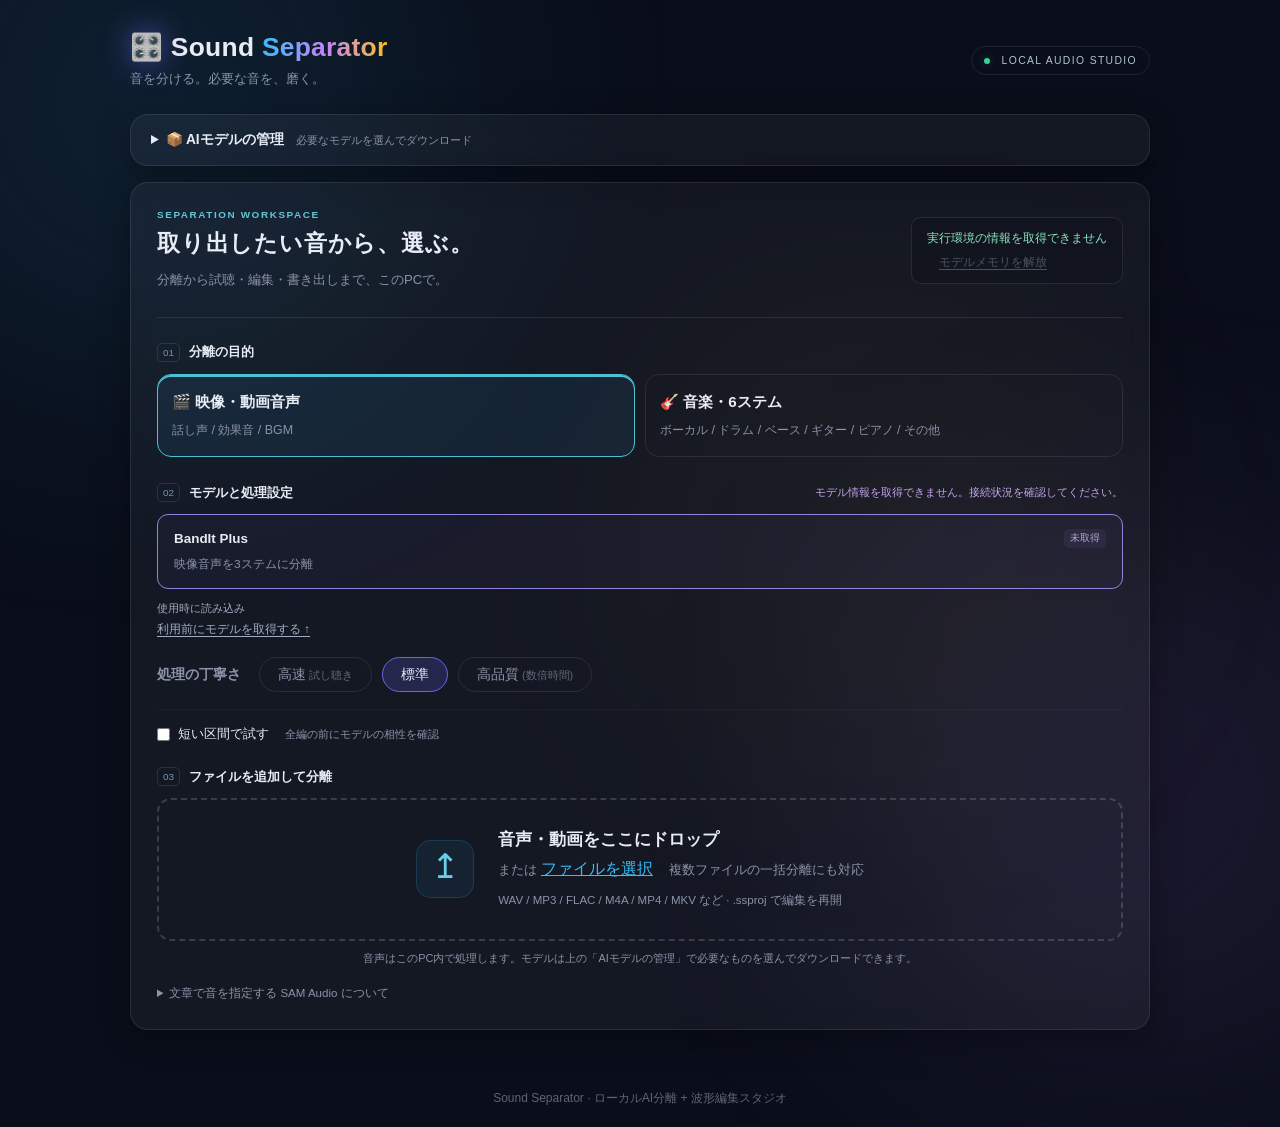
==== commit 7e064926: "Add Nemotron speech processing and manual model management" ====
--- a/app/static/index.html
+++ b/app/static/index.html
@@ -19,6 +19,13 @@
 </header>
 
 <main>
+  <details id="model-manager" class="card model-manager">
+    <summary><span>📦 AIモデルの管理</span><small>必要なモデルを選んでダウンロード</small></summary>
+    <p class="settings-note">モデルは処理の開始時には自動取得されません。使いたい機能に必要なモデルを、この一覧から先に取得してください。取得にはインターネット接続と保存容量が必要です。</p>
+    <p id="download-list-status" class="settings-note" role="status">モデルを確認中…</p>
+    <div id="download-list" class="download-list"></div>
+    <button id="refresh-downloads" class="text-button" type="button">取得状況を更新</button>
+  </details>
   <!-- アップロード画面 -->
   <section id="upload-view" class="card">
     <div class="studio-intro">
@@ -67,7 +74,7 @@
       <p class="dz-formats">WAV / MP3 / FLAC / M4A / MP4 / MKV など · .ssproj で編集を再開</p></div>
       <input type="file" id="file-input" accept="audio/*,video/*,.ssproj" multiple hidden>
     </div>
-    <p class="privacy-note">音声はこのPC内で処理します。モデル未取得時のみ、配布元からダウンロードします。</p>
+    <p class="privacy-note">音声はこのPC内で処理します。モデルは上の「AIモデルの管理」で必要なものを選んでダウンロードできます。</p>
     <details class="technology-note"><summary>文章で音を指定する SAM Audio について</summary><p>特定の効果音や環境音を文章で指定して抽出できる技術です。利用には配布元での手続きと専用環境の準備が必要です。<a href="https://github.com/facebookresearch/sam-audio" target="_blank" rel="noopener noreferrer">公式の導入案内 ↗</a></p></details>
     <div id="recent-jobs" class="recent-jobs hidden"><div class="section-label"><h3>このブラウザの分離履歴</h3><button id="clear-history" class="text-button">一覧を消す</button></div><p class="settings-note">同じタブで実行した直近8件。サーバーを終了すると結果を開けなくなります。</p><div id="recent-list"></div></div>
   </section>
@@ -135,6 +142,7 @@
         </div>
         <div class="tool-group tg-export" data-label="書き出し">
           <button id="tool-dialogue" class="tool-btn" title="文字起こしして、セリフ単位の連番WAV・SRT字幕・TTS学習用データを書き出します">📝 セリフ書き出し</button>
+          <button id="tool-speaker-stems" class="tool-btn" title="話者ごとの単独発話と、声が重なった区間を別トラックに分けます">🗣️ 話者・重なり</button>
           <button id="tool-midi" class="tool-btn" title="トラックをAI採譜してMIDIファイルに変換します (メロディ・単音〜和音楽器向き)">🎹 MIDI</button>
         </div>
         <div class="tool-group tg-track" data-label="トラック・履歴">
@@ -270,7 +278,19 @@
           <button id="ss-run" class="btn btn-primary">実行</button>
           <button class="btn panel-close">閉じる</button>
         </div>
-        <p id="ss-note" class="rp-note">ドラム系のトラックに使ってください。元のトラックは残ります (ミュートされます)。初回はモデルのダウンロードがあります (ドラム: 約170MB / ボーカル: 約900MB)</p>
+        <p id="ss-note" class="rp-note">ドラム系のトラックに使ってください。元のトラックは残ります (ミュートされます)。実行前に「AIモデルの管理」からドラム細分化モデルを取得してください。</p>
+      </div>
+      <!-- 話者・重なり区間のステム化 -->
+      <div id="panel-speaker-stems" class="panel panel-export hidden">
+        <b>🗣️ 話者・重なりに分ける</b> — 声の区間を解析して、新しいトラックに分けます
+        <div class="panel-row">
+          <label>対象トラック <select id="sp-track"></select></label>
+          <button id="sp-run" class="btn btn-primary">話者・重なりに分ける</button>
+          <button class="btn panel-close">閉じる</button>
+        </div>
+        <p class="rp-note">Nemotron-3-Diarizationで最大8話者を推定し、話者ごとの単独発話・重なり・未検出の区間に分けます。文字起こしは不要です。元トラックは残り、結果の追加後にミュートされます。</p>
+        <p class="rp-note">重なりトラックには複数人の声が混ざったまま入ります。話者の判定は誤る場合があり、BGMや効果音も各区間に残ります。声のトラックを先に取り出してから使うと確認しやすくなります。実行前に「AIモデルの管理」でNemotron-3-Diarizationを取得してください。</p>
+        <p id="sp-status" class="rp-note" role="status" aria-live="polite"></p>
       </div>
       <!-- セリフ書き出しパネル -->
       <div id="panel-dialogue" class="panel panel-export hidden">
@@ -281,7 +301,7 @@
             <select id="dg-model">
               <option value="small">小 (速い)</option>
               <option value="medium" selected>中 (バランス)</option>
-              <option value="large">大 (最高精度・初回約3GB DL)</option>
+              <option value="large">大 (高精度・約3GB)</option>
             </select>
           </label>
           <label>言語
@@ -297,6 +317,12 @@
           <label>最小 <input type="number" id="dg-min" value="2.0" step="0.5" min="0.3" max="30"> 秒</label>
           <label>最大 <input type="number" id="dg-max" value="10.0" step="0.5" min="1" max="60"> 秒</label>
           <label title="声の特徴からセリフごとに話者を推定し、話者別フォルダで書き出します"><input type="checkbox" id="dg-diarize"> 話者分離</label>
+          <label id="dg-diarization-model-row" class="hidden">話者分離モデル
+            <select id="dg-diarization-model">
+              <option value="resemblyzer">Resemblyzer</option>
+              <option value="nemotron">Nemotron-3-Diarization（最大8人）</option>
+            </select>
+          </label>
           <label id="dg-spk-row" class="hidden">話者数
             <select id="dg-spknum">
               <option value="0">自動</option>
@@ -307,7 +333,8 @@
               <option value="6">6人</option>
             </select>
           </label>
-          <span class="rp-note">TTSは2〜10秒、RVCは3〜10秒程度が定番です</span>
+          <span id="dg-nemotron-note" class="rp-note hidden">Nemotronは人数を自動推定します（最大8人）。同時発話は1行につき代表話者を1人表示します。</span>
+          <span class="rp-note">文字起こし・話者分離に必要なモデルは、実行前に「AIモデルの管理」から取得してください。TTSは2〜10秒、RVCは3〜10秒程度が定番です</span>
           <button id="dg-run" class="btn btn-primary">🔎 ① 解析</button>
           <button class="btn panel-close">閉じる</button>
         </div>
@@ -334,6 +361,7 @@
             <select id="rp-effect">
               <option value="declick">クリック / リップノイズ除去</option>
               <option value="dereverb">リバーブ除去 (AIモデル)</option>
+              <option value="nemotron_reuse">Nemotron RE-USE（声のノイズ・残響等を抑制／モノラル）</option>
               <option value="dehum">ハムノイズ除去 (電源ノイズ)</option>
               <option value="fadein">フェードイン</option>
               <option value="fadeout">フェードアウト</option>
--- a/app/static/style.css
+++ b/app/static/style.css
@@ -98,6 +98,29 @@
 }
 
 .hidden { display: none !important; }
+
+/* ---- 明示的なモデル取得 ---- */
+.model-manager { margin-bottom: 16px; padding: 16px 20px; }
+.model-manager summary { cursor: pointer; font-weight: 600; font-size: 0.86rem; }
+.model-manager summary small { color: var(--text-dim); font-size: 0.7rem; font-weight: 400; margin-left: 12px; }
+.model-manager[open] summary { margin-bottom: 12px; }
+.download-list { display: grid; gap: 9px; margin: 13px 0; }
+.download-item { border: 1px solid var(--card-border); background: #080c1644; border-radius: 10px; padding: 13px 14px; }
+.download-item-top { display: flex; align-items: flex-start; gap: 12px; }
+.download-copy { flex: 1; min-width: 0; }
+.download-copy strong { font-size: 0.8rem; font-weight: 600; }
+.download-copy .model-state { margin-left: 8px; }
+.download-description, .download-instructions { color: #a9b8ca; font-size: 0.72rem; line-height: 1.7; margin-top: 5px; white-space: pre-wrap; overflow-wrap: anywhere; }
+.download-requirements { color: #c5d8e4; font-size: 0.72rem; line-height: 1.7; margin-top: 6px; white-space: pre-wrap; overflow-wrap: anywhere; }
+.download-instructions { color: #d0bf94; }
+.download-actions { display: flex; flex-wrap: wrap; align-items: center; gap: 8px; }
+.download-actions .btn { padding: 6px 11px; font-size: 0.7rem; white-space: nowrap; }
+.download-actions a { color: #8cc5df; text-decoration: none; font-size: 0.7rem; white-space: nowrap; }
+.download-actions a:hover { text-decoration: underline; }
+.download-progress { width: 100%; height: 7px; margin-top: 10px; accent-color: #67c9d4; }
+.download-message { font-size: 0.7rem; color: #a7bbcf; margin-top: 5px; overflow-wrap: anywhere; }
+.download-message.error { color: #ffb3b3; }
+@media (max-width: 640px) { .model-manager summary small { display: block; margin: 4px 0 0 17px; } .download-item-top { flex-direction: column; } }
 
 /* ---- 分離ワークスペース ---- */
 .studio-intro { display: flex; align-items: center; justify-content: space-between; gap: 22px; padding-bottom: 25px; margin-bottom: 25px; border-bottom: 1px solid var(--card-border); }
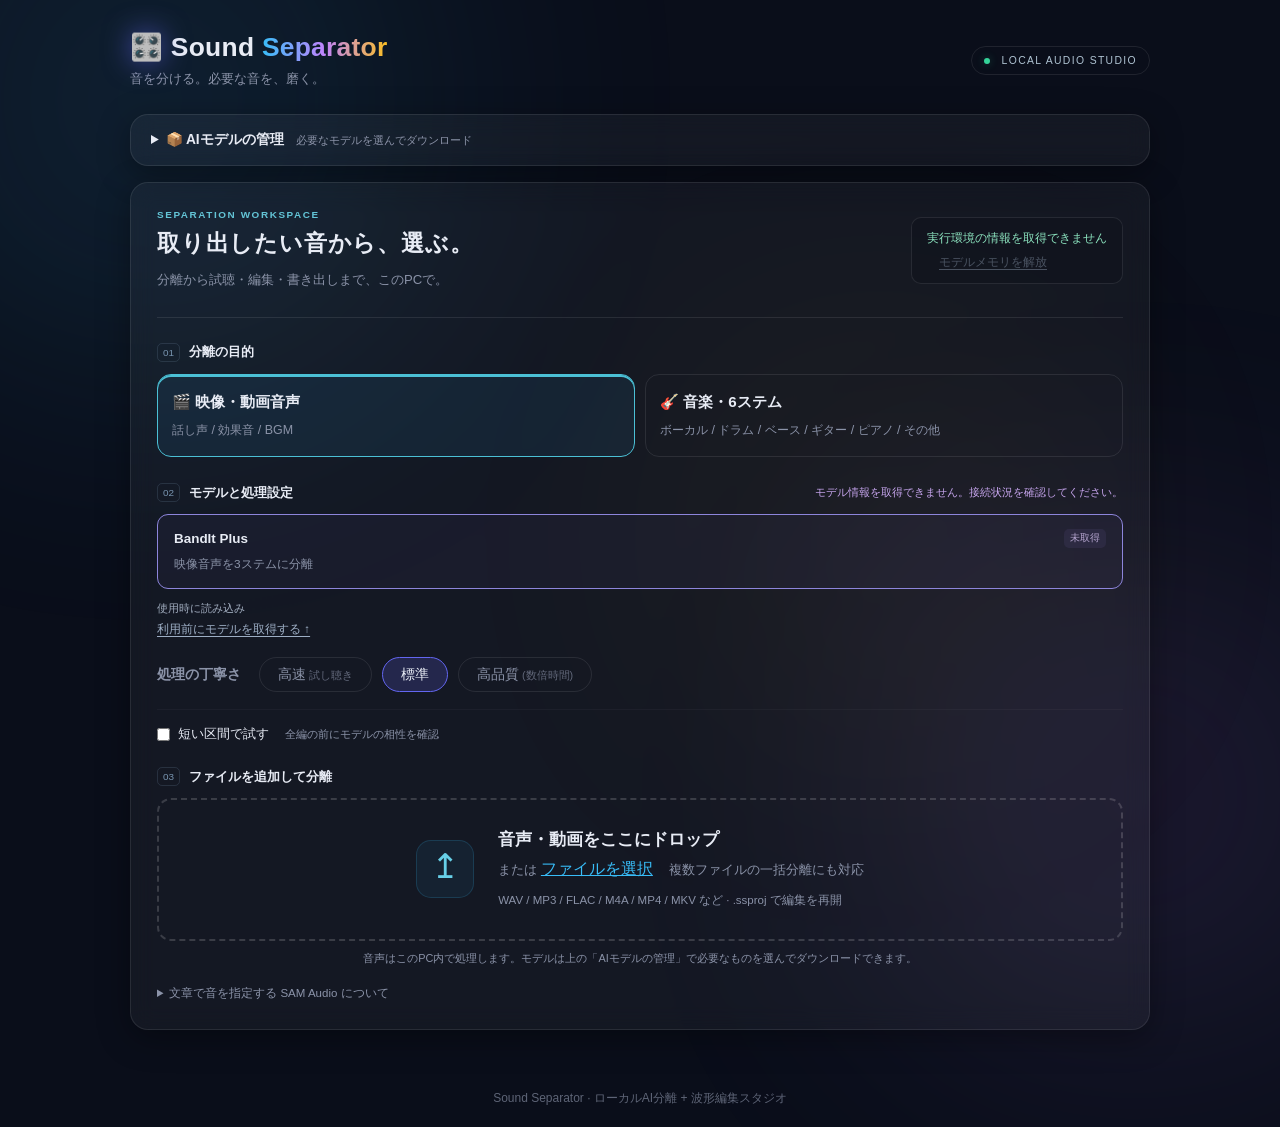
==== commit c5328d14: "Simplify in-app model guidance" ====
--- a/app/static/index.html
+++ b/app/static/index.html
@@ -22,6 +22,7 @@
   <details id="model-manager" class="card model-manager">
     <summary><span>📦 AIモデルの管理</span><small>必要なモデルを選んでダウンロード</small></summary>
     <p class="settings-note">モデルは処理の開始時には自動取得されません。使いたい機能に必要なモデルを、この一覧から先に取得してください。取得にはインターネット接続と保存容量が必要です。</p>
+    <p class="settings-note">VRAMの暫定値は未検証の目安です。<a href="https://github.com/Lida-V/SoundtSeparator#モデル別の動作環境容量" target="_blank" rel="noopener noreferrer">詳しい動作環境 ↗</a></p>
     <p id="download-list-status" class="settings-note" role="status">モデルを確認中…</p>
     <div id="download-list" class="download-list"></div>
     <button id="refresh-downloads" class="text-button" type="button">取得状況を更新</button>
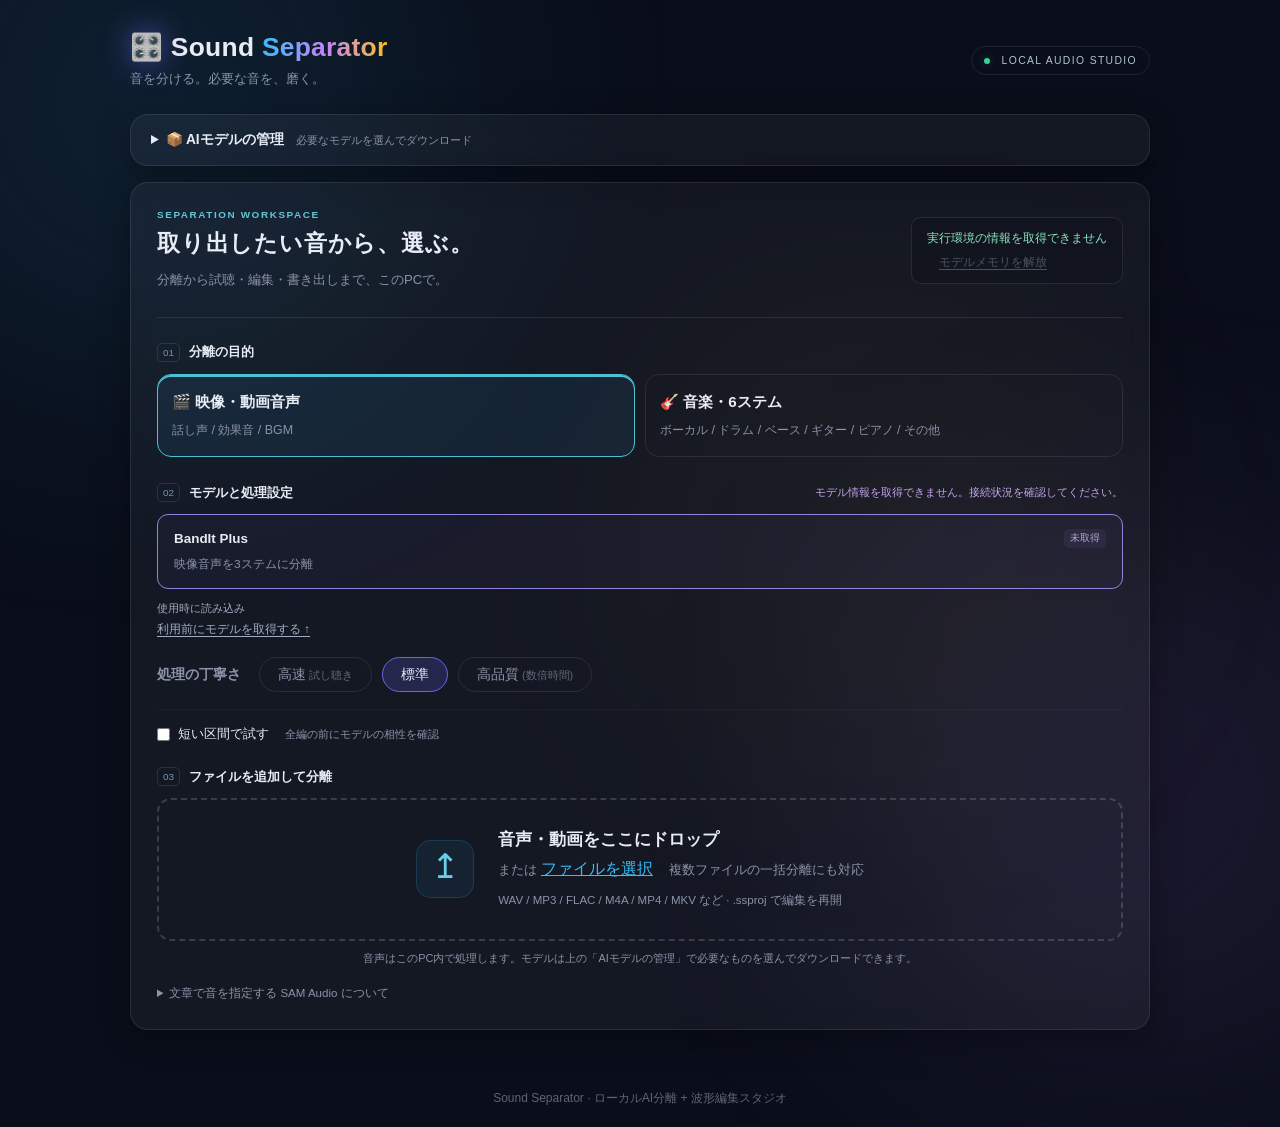
==== commit 0609e3e1: "Point links at the renamed repository (SoundSeparator) The GitHub repository was renamed from Soundt" ====
--- a/app/static/index.html
+++ b/app/static/index.html
@@ -22,7 +22,7 @@
   <details id="model-manager" class="card model-manager">
     <summary><span>📦 AIモデルの管理</span><small>必要なモデルを選んでダウンロード</small></summary>
     <p class="settings-note">モデルは処理の開始時には自動取得されません。使いたい機能に必要なモデルを、この一覧から先に取得してください。取得にはインターネット接続と保存容量が必要です。</p>
-    <p class="settings-note">VRAMの暫定値は未検証の目安です。<a href="https://github.com/Lida-V/SoundtSeparator#モデル別の動作環境容量" target="_blank" rel="noopener noreferrer">詳しい動作環境 ↗</a></p>
+    <p class="settings-note">VRAMの暫定値は未検証の目安です。<a href="https://github.com/Lida-V/SoundSeparator#モデル別の動作環境容量" target="_blank" rel="noopener noreferrer">詳しい動作環境 ↗</a></p>
     <p id="download-list-status" class="settings-note" role="status">モデルを確認中…</p>
     <div id="download-list" class="download-list"></div>
     <button id="refresh-downloads" class="text-button" type="button">取得状況を更新</button>
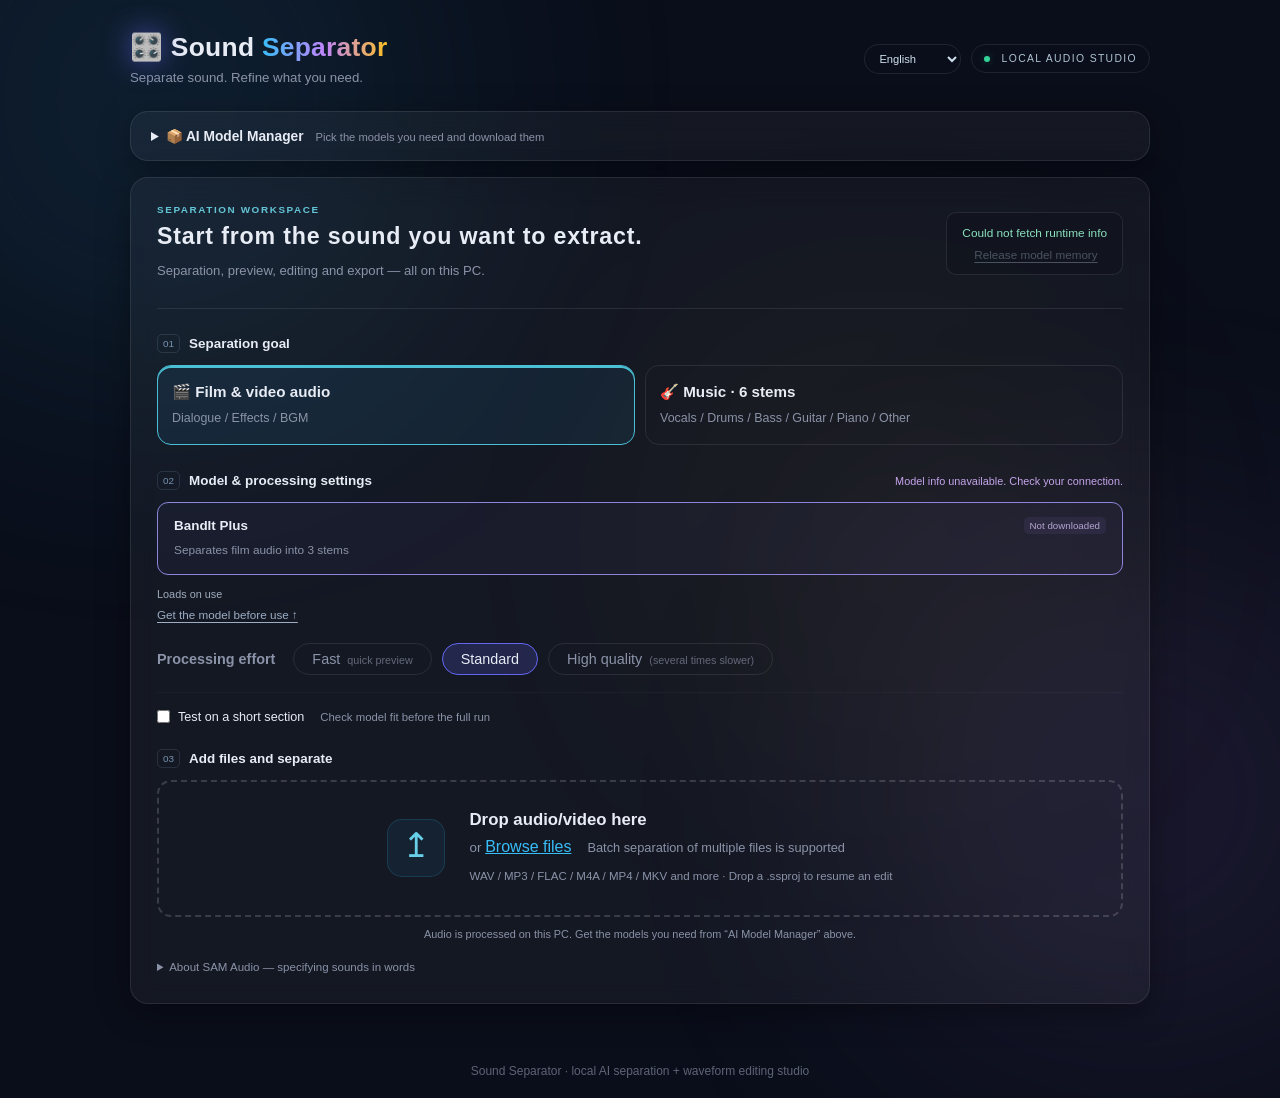
==== commit 65c64f11: "UI多言語化 (ja/en/zh-CN) — 辞書とサーバー側ローカライズを追加 Add UI localization (ja/en/zh-CN) — dictionaries and server" ====
--- a/app/static/index.html
+++ b/app/static/index.html
@@ -3,7 +3,7 @@
 <head>
 <meta charset="UTF-8">
 <meta name="viewport" content="width=device-width, initial-scale=1.0">
-<title>Sound Separator — 音源分離</title>
+<title data-i18n="app.title">Sound Separator — 音源分離</title>
 <link rel="stylesheet" href="style.css">
 <link rel="icon" href="data:image/svg+xml,<svg xmlns='http://www.w3.org/2000/svg' viewBox='0 0 100 100'><text y='.9em' font-size='90'>🎛️</text></svg>">
 </head>
@@ -14,78 +14,81 @@
 
 <header>
   <div class="header-brand"><h1><span class="logo-icon">🎛️</span> Sound <span class="grad">Separator</span></h1>
-    <p class="subtitle">音を分ける。必要な音を、磨く。</p></div>
-  <span class="local-badge"><span></span> LOCAL AUDIO STUDIO</span>
+    <p class="subtitle" data-i18n="header.subtitle">音を分ける。必要な音を、磨く。</p></div>
+  <div class="header-actions">
+    <select id="lang-select" class="lang-select" aria-label="Language"></select>
+    <span class="local-badge"><span></span> LOCAL AUDIO STUDIO</span>
+  </div>
 </header>
 
 <main>
   <details id="model-manager" class="card model-manager">
-    <summary><span>📦 AIモデルの管理</span><small>必要なモデルを選んでダウンロード</small></summary>
-    <p class="settings-note">モデルは処理の開始時には自動取得されません。使いたい機能に必要なモデルを、この一覧から先に取得してください。取得にはインターネット接続と保存容量が必要です。</p>
-    <p class="settings-note">VRAMの暫定値は未検証の目安です。<a href="https://github.com/Lida-V/SoundSeparator#モデル別の動作環境容量" target="_blank" rel="noopener noreferrer">詳しい動作環境 ↗</a></p>
-    <p id="download-list-status" class="settings-note" role="status">モデルを確認中…</p>
+    <summary><span data-i18n="dl.title">📦 AIモデルの管理</span><small data-i18n="dl.subtitle">必要なモデルを選んでダウンロード</small></summary>
+    <p class="settings-note" data-i18n="dl.intro">モデルは処理の開始時には自動取得されません。使いたい機能に必要なモデルを、この一覧から先に取得してください。取得にはインターネット接続と保存容量が必要です。</p>
+    <p class="settings-note" data-i18n-html="dl.vram_note">VRAMの暫定値は未検証の目安です。<a href="https://github.com/Lida-V/SoundSeparator#モデル別の動作環境容量" target="_blank" rel="noopener noreferrer">詳しい動作環境 ↗</a></p>
+    <p id="download-list-status" class="settings-note" role="status" data-i18n="upload.catalog_checking">モデルを確認中…</p>
     <div id="download-list" class="download-list"></div>
-    <button id="refresh-downloads" class="text-button" type="button">取得状況を更新</button>
+    <button id="refresh-downloads" class="text-button" type="button" data-i18n="dl.refresh">取得状況を更新</button>
   </details>
   <!-- アップロード画面 -->
   <section id="upload-view" class="card">
     <div class="studio-intro">
-      <div><p class="eyebrow">SEPARATION WORKSPACE</p><h2>取り出したい音から、選ぶ。</h2>
-      <p class="intro-copy">分離から試聴・編集・書き出しまで、このPCで。</p></div>
+      <div><p class="eyebrow">SEPARATION WORKSPACE</p><h2 data-i18n="upload.intro_title">取り出したい音から、選ぶ。</h2>
+      <p class="intro-copy" data-i18n="upload.intro_copy">分離から試聴・編集・書き出しまで、このPCで。</p></div>
       <div class="runtime-panel" aria-live="polite">
-        <div id="runtime-status">実行環境を確認中…</div>
-        <div class="runtime-actions"><span id="runtime-memory"></span><button id="release-models" class="text-button" disabled>モデルメモリを解放</button></div>
-      </div>
-    </div>
-    <div class="section-label"><span>01</span><h3>分離の目的</h3></div>
-    <div class="mode-row" id="mode-options" role="group" aria-label="分離の目的">
-      <label class="mode-card"><input type="radio" name="mode" value="dme" checked><div class="mode-body"><div class="mode-title">🎬 映像・動画音声</div><div class="mode-desc">話し声 / 効果音 / BGM</div></div></label>
-      <label class="mode-card"><input type="radio" name="mode" value="music"><div class="mode-body"><div class="mode-title">🎸 音楽・6ステム</div><div class="mode-desc">ボーカルと5種類の楽器</div></div></label>
-    </div>
-    <div class="section-label"><span>02</span><h3>モデルと処理設定</h3><span id="catalog-status" class="catalog-status" role="status">モデルを確認中…</span></div>
-    <div id="model-options" class="model-options" role="group" aria-label="分離モデル"></div>
+        <div id="runtime-status" data-i18n="upload.runtime_checking">実行環境を確認中…</div>
+        <div class="runtime-actions"><span id="runtime-memory"></span><button id="release-models" class="text-button" disabled data-i18n="upload.release_models">モデルメモリを解放</button></div>
+      </div>
+    </div>
+    <div class="section-label"><span>01</span><h3 data-i18n="upload.section_purpose">分離の目的</h3></div>
+    <div class="mode-row" id="mode-options" role="group" aria-label="分離の目的" data-i18n-attr="aria-label:upload.section_purpose">
+      <label class="mode-card"><input type="radio" name="mode" value="dme" checked><div class="mode-body"><div class="mode-title" data-i18n="mode.dme.title">🎬 映像・動画音声</div><div class="mode-desc" data-i18n="mode.dme.desc">話し声 / 効果音 / BGM</div></div></label>
+      <label class="mode-card"><input type="radio" name="mode" value="music"><div class="mode-body"><div class="mode-title" data-i18n="mode.music.title">🎸 音楽・6ステム</div><div class="mode-desc" data-i18n="mode.music.desc">ボーカル / ドラム / ベース / ギター / ピアノ / その他</div></div></label>
+    </div>
+    <div class="section-label"><span>02</span><h3 data-i18n="upload.section_model">モデルと処理設定</h3><span id="catalog-status" class="catalog-status" role="status" data-i18n="upload.catalog_checking">モデルを確認中…</span></div>
+    <div id="model-options" class="model-options" role="group" aria-label="分離モデル" data-i18n-attr="aria-label:upload.aria_models"></div>
     <div id="model-detail" class="model-detail" aria-live="polite"></div>
     <div id="stem-selector" class="stem-selector hidden">
-      <div class="stem-selector-head"><b>取り出す楽器</b><span id="stem-count"></span><button id="stems-all" class="text-button">すべて選択</button><button id="stems-clear" class="text-button">選択を解除</button></div>
-      <input id="stem-search" class="studio-input" type="search" placeholder="楽器名で絞り込み" aria-label="楽器名で絞り込み">
+      <div class="stem-selector-head"><b data-i18n="upload.stems_title">取り出す楽器</b><span id="stem-count"></span><button id="stems-all" class="text-button" data-i18n="upload.stems_all">すべて選択</button><button id="stems-clear" class="text-button" data-i18n="upload.stems_clear">選択を解除</button></div>
+      <input id="stem-search" class="studio-input" type="search" placeholder="楽器名で絞り込み" aria-label="楽器名で絞り込み" data-i18n-attr="placeholder:upload.stem_search aria-label:upload.stem_search">
       <div id="stem-options" class="stem-options"></div>
-      <p class="settings-note">必要な楽器だけを選ぶと、結果の読み込みと編集が軽くなります。</p>
+      <p class="settings-note" data-i18n="upload.stems_note">必要な楽器だけを選ぶと、結果の読み込みと編集が軽くなります。</p>
     </div>
     <div class="quality-row settings-row">
-      <span class="quality-label">処理の丁寧さ</span>
+      <span class="quality-label" data-i18n="upload.quality_label">処理の丁寧さ</span>
       <div class="quality-options">
-        <label><input type="radio" name="quality" value="fast"><span>高速<small>試し聴き</small></span></label>
-        <label><input type="radio" name="quality" value="standard" checked><span>標準</span></label>
-        <label><input type="radio" name="quality" value="high"><span>高品質<small>(数倍時間)</small></span></label>
+        <label><input type="radio" name="quality" value="fast"><span data-i18n-html="quality.fast_html">高速<small>試し聴き</small></span></label>
+        <label><input type="radio" name="quality" value="standard" checked><span data-i18n="quality.standard">標準</span></label>
+        <label><input type="radio" name="quality" value="high"><span data-i18n-html="quality.high_html">高品質<small>(数倍時間)</small></span></label>
       </div>
     </div>
     <div class="preview-settings">
-      <label class="preview-toggle"><input id="preview-enabled" type="checkbox"><span>短い区間で試す</span><small>全編の前にモデルの相性を確認</small></label>
+      <label class="preview-toggle"><input id="preview-enabled" type="checkbox"><span data-i18n="preview.toggle">短い区間で試す</span><small data-i18n="preview.toggle_sub">全編の前にモデルの相性を確認</small></label>
       <div id="preview-fields" class="preview-fields hidden">
-        <label>開始 <input id="preview-start" type="number" min="0" step="0.1" value="0" inputmode="decimal"> 秒</label>
-        <label>長さ <input id="preview-duration" type="number" min="5" max="60" step="1" value="15" inputmode="decimal"> 秒</label>
-        <span>出力は指定区間のみ。エディタでは0秒から表示します。</span>
-      </div>
-    </div>
-    <div class="section-label"><span>03</span><h3>ファイルを追加して分離</h3></div>
-    <div id="dropzone" role="button" tabindex="0" aria-label="音声・動画ファイルを選択して分離">
+        <label><span data-i18n="preview.start">開始</span> <input id="preview-start" type="number" min="0" step="0.1" value="0" inputmode="decimal"> <span data-i18n="unit.sec">秒</span></label>
+        <label><span data-i18n="preview.length">長さ</span> <input id="preview-duration" type="number" min="5" max="60" step="1" value="15" inputmode="decimal"> <span data-i18n="unit.sec">秒</span></label>
+        <span data-i18n="preview.note">出力は指定区間のみ。エディタでは0秒から表示します。</span>
+      </div>
+    </div>
+    <div class="section-label"><span>03</span><h3 data-i18n="upload.section_file">ファイルを追加して分離</h3></div>
+    <div id="dropzone" role="button" tabindex="0" aria-label="音声・動画ファイルを選択して分離" data-i18n-attr="aria-label:upload.dz_aria">
       <div class="dz-icon">↥</div>
-      <div><p class="dz-main">音声・動画をここにドロップ</p>
-      <p class="dz-sub">または <button id="browse-btn" class="link-btn">ファイルを選択</button><span class="dz-multi">複数ファイルの一括分離にも対応</span></p>
-      <p class="dz-formats">WAV / MP3 / FLAC / M4A / MP4 / MKV など · .ssproj で編集を再開</p></div>
+      <div><p class="dz-main" data-i18n="upload.dz_main">音声・動画をここにドロップ</p>
+      <p class="dz-sub"><span data-i18n="upload.dz_or">または</span> <button id="browse-btn" class="link-btn" data-i18n="upload.dz_browse">ファイルを選択</button><span class="dz-multi" data-i18n="upload.dz_multi">複数ファイルの一括分離にも対応</span></p>
+      <p class="dz-formats" data-i18n="upload.dz_formats">WAV / MP3 / FLAC / M4A / MP4 / MKV など · .ssproj で編集を再開</p></div>
       <input type="file" id="file-input" accept="audio/*,video/*,.ssproj" multiple hidden>
     </div>
-    <p class="privacy-note">音声はこのPC内で処理します。モデルは上の「AIモデルの管理」で必要なものを選んでダウンロードできます。</p>
-    <details class="technology-note"><summary>文章で音を指定する SAM Audio について</summary><p>特定の効果音や環境音を文章で指定して抽出できる技術です。利用には配布元での手続きと専用環境の準備が必要です。<a href="https://github.com/facebookresearch/sam-audio" target="_blank" rel="noopener noreferrer">公式の導入案内 ↗</a></p></details>
-    <div id="recent-jobs" class="recent-jobs hidden"><div class="section-label"><h3>このブラウザの分離履歴</h3><button id="clear-history" class="text-button">一覧を消す</button></div><p class="settings-note">同じタブで実行した直近8件。サーバーを終了すると結果を開けなくなります。</p><div id="recent-list"></div></div>
+    <p class="privacy-note" data-i18n="upload.privacy_note">音声はこのPC内で処理します。モデルは上の「AIモデルの管理」で必要なものを選んでダウンロードできます。</p>
+    <details class="technology-note"><summary data-i18n="upload.sam_title">文章で音を指定する SAM Audio について</summary><p data-i18n-html="upload.sam_body">特定の効果音や環境音を文章で指定して抽出できる技術です。利用には配布元での手続きと専用環境の準備が必要です。<a href="https://github.com/facebookresearch/sam-audio" target="_blank" rel="noopener noreferrer">公式の導入案内 ↗</a></p></details>
+    <div id="recent-jobs" class="recent-jobs hidden"><div class="section-label"><h3 data-i18n="upload.recent_title">このブラウザの分離履歴</h3><button id="clear-history" class="text-button" data-i18n="upload.recent_clear">一覧を消す</button></div><p class="settings-note" data-i18n="upload.recent_note">同じタブで実行した直近8件。サーバーを終了すると結果を開けなくなります。</p><div id="recent-list"></div></div>
   </section>
 
   <!-- 一括分離画面 -->
   <section id="batch-view" class="card hidden">
-    <b>📦 一括分離</b> — 複数ファイルを順番に分離し、それぞれZIPでダウンロードできます
+    <b data-i18n="batch.title">📦 一括分離</b> — <span data-i18n="batch.desc">複数ファイルを順番に分離し、それぞれZIPでダウンロードできます</span>
     <div id="batch-list"></div>
     <div class="panel-row">
-      <button id="batch-back" class="btn">＋ 最初の画面に戻る</button>
+      <button id="batch-back" class="btn" data-i18n="batch.back">＋ 最初の画面に戻る</button>
     </div>
   </section>
 
@@ -95,7 +98,7 @@
       <div class="spinner"></div>
       <div>
         <p id="progress-filename" class="progress-filename"></p>
-        <p id="progress-message" class="progress-message">準備中...</p>
+        <p id="progress-message" class="progress-message" data-i18n="status.preparing">準備中...</p>
       </div>
       <span id="progress-percent" class="progress-percent">0%</span>
     </div>
@@ -108,341 +111,345 @@
     <div class="card transport-card">
       <div id="result-meta" class="result-meta hidden"></div>
       <div class="transport">
-        <button id="play-btn" class="play-btn" title="再生/停止 (Space)">▶</button>
-        <button id="loop-btn" class="btn loop-btn" title="選択範囲をループ再生 (L) — 修復パラメータの聴き比べに便利">🔁</button>
+        <button id="play-btn" class="play-btn" title="再生/停止 (Space)" data-i18n-attr="title:result.play_title">▶</button>
+        <button id="loop-btn" class="btn loop-btn" title="選択範囲をループ再生 (L) — 修復パラメータの聴き比べに便利" data-i18n-attr="title:result.loop_title">🔁</button>
         <div class="time-display"><span id="time-current">0:00.0</span><span class="time-sep">/</span><span id="time-total">0:00.0</span></div>
-        <div class="master-meter-wrap" title="マスター出力レベル — 全トラック合計。CLIPが点いたら音割れしています (各トラックの音量を下げてください)">
+        <div class="master-meter-wrap" title="マスター出力レベル — 全トラック合計。CLIPが点いたら音割れしています (各トラックの音量を下げてください)" data-i18n-attr="title:result.master_title">
           <span class="mm-label">OUT</span>
           <div class="track-meter master-meter"><div class="meter-mask" id="master-meter-mask"></div><span class="meter-clip" id="master-clip">CLIP</span></div>
         </div>
         <div class="transport-right">
           <span id="result-filename" class="result-filename"></span>
-          <button id="save-proj-btn" class="btn" title="編集状態をプロジェクトファイル (.ssproj) に保存。後でドロップすると続きから再開できます">💾 保存</button>
-          <label class="export-format-label">WAV <select id="export-format" aria-label="WAV書き出し形式" title="32bit floatは分離音をクリップせず保存。16bit PCMは音量が±1を超える部分をクリップします。"><option value="float32" selected>32bit float</option><option value="pcm16">16bit PCM</option></select></label>
-          <button id="zip-btn" class="btn btn-primary">⬇ 選択ステム保存</button>
-          <button id="new-btn" class="btn">＋ 新しいファイル</button>
+          <button id="save-proj-btn" class="btn" title="編集状態をプロジェクトファイル (.ssproj) に保存。後でドロップすると続きから再開できます" data-i18n-attr="title:result.save_title" data-i18n="result.save">💾 保存</button>
+          <label class="export-format-label">WAV <select id="export-format" aria-label="WAV書き出し形式" title="32bit floatは分離音をクリップせず保存。16bit PCMは音量が±1を超える部分をクリップします。" data-i18n-attr="aria-label:result.export_aria title:result.export_title"><option value="float32" selected>32bit float</option><option value="pcm16">16bit PCM</option></select></label>
+          <button id="zip-btn" class="btn btn-primary" data-i18n="editor.zip_btn">⬇ 選択ステム保存</button>
+          <button id="new-btn" class="btn" data-i18n="result.new_file">＋ 新しいファイル</button>
         </div>
       </div>
       <!-- 編集ツールバー -->
       <div class="toolbar">
-        <div class="tool-group tg-edit" data-label="編集 (範囲を選択してから)">
-          <button id="tool-cut" class="tool-btn" title="選択したトラックから切り取る(その場は無音に)。他のトラックには影響しません (Ctrl+X)">✂ カット</button>
-          <button id="tool-copy" class="tool-btn" title="選択したトラックの範囲をコピー (Ctrl+C)">⧉ コピー</button>
-          <button id="tool-paste" class="tool-btn" title="クリックで選んだトラックへ、元と同じ時間位置にミックス貼り付け (Ctrl+V)">⇥ 貼り付け</button>
-          <select id="tool-move" class="tool-btn" title="選択範囲を別のトラックへ移動 (同じ時間位置)">
-            <option value="">➜ 移動先…</option>
+        <div class="tool-group tg-edit" data-label="編集 (範囲を選択してから)" data-i18n-attr="data-label:toolbar.group_edit">
+          <button id="tool-cut" class="tool-btn" title="選択したトラックから切り取る(その場は無音に)。他のトラックには影響しません (Ctrl+X)" data-i18n-attr="title:tool.cut_title" data-i18n="tool.cut">✂ カット</button>
+          <button id="tool-copy" class="tool-btn" title="選択したトラックの範囲をコピー (Ctrl+C)" data-i18n-attr="title:tool.copy_title" data-i18n="tool.copy">⧉ コピー</button>
+          <button id="tool-paste" class="tool-btn" title="クリックで選んだトラックへ、元と同じ時間位置にミックス貼り付け (Ctrl+V)" data-i18n-attr="title:tool.paste_title" data-i18n="tool.paste">⇥ 貼り付け</button>
+          <select id="tool-move" class="tool-btn" title="選択範囲を別のトラックへ移動 (同じ時間位置)" data-i18n-attr="title:tool.move_title">
+            <option value="" data-i18n="tool.move_target">➜ 移動先…</option>
           </select>
-          <button id="tool-silence" class="tool-btn" title="いらない音をその場で消す(無音化)。尺もクリップボードも変わりません (Delete)">🧹 除去</button>
-          <button id="tool-ripple" class="tool-btn" title="選択範囲を全トラックから削除して前後を詰める・尺が縮みます (Shift+Delete)">⌦ 詰め削除</button>
-          <button id="tool-deselect" class="tool-btn" title="選択解除 (Esc)">✕</button>
-        </div>
-        <div class="tool-group tg-repair" data-label="修復・整音">
-          <button id="tool-silence-cut" class="tool-btn" title="無音区間を自動検出して削除">✁ 無音カット</button>
-          <button id="tool-denoise" class="tool-btn" title="選択範囲をノイズとして学習し全体から除去">〜 ノイズ除去</button>
-          <button id="tool-repair" class="tool-btn" title="選択範囲の修復・エフェクト (クリック除去 / リバーブ除去 / ハム除去 / フェード / ノーマライズ)">🔧 修復</button>
-        </div>
-        <div class="tool-group tg-export" data-label="書き出し">
-          <button id="tool-dialogue" class="tool-btn" title="文字起こしして、セリフ単位の連番WAV・SRT字幕・TTS学習用データを書き出します">📝 セリフ書き出し</button>
-          <button id="tool-speaker-stems" class="tool-btn" title="話者ごとの単独発話と、声が重なった区間を別トラックに分けます">🗣️ 話者・重なり</button>
-          <button id="tool-midi" class="tool-btn" title="トラックをAI採譜してMIDIファイルに変換します (メロディ・単音〜和音楽器向き)">🎹 MIDI</button>
-        </div>
-        <div class="tool-group tg-track" data-label="トラック・履歴">
-          <button id="tool-addtrack" class="tool-btn" title="無音の新規トラックを追加 (移動・貼り付け先として使えます)">＋ トラック</button>
-          <button id="tool-undo" class="tool-btn" title="元に戻す (Ctrl+Z)">↶ 戻す</button>
-          <button id="tool-redo" class="tool-btn" title="やり直し (Ctrl+Y)">↷</button>
-        </div>
-        <div class="tool-group tg-view" data-label="表示">
-          <button id="tool-zoom-out" class="tool-btn" title="縮小 (-)  ／ 波形上で Ctrl+ホイールでもズームできます">🔍−</button>
-          <button id="tool-zoom-in" class="tool-btn" title="拡大 (+) ／ 波形上で Ctrl+ホイールでもズームできます">🔍＋</button>
-          <button id="tool-zoom-sel" class="tool-btn" title="選択範囲へズーム (Z)">🔍選択</button>
-          <button id="tool-zoom-full" class="tool-btn" title="全体表示 (0)">全体</button>
-          <button id="tool-autoscale" class="tool-btn" title="小さい音のトラックも波形が見えるよう表示だけ拡大します (実際の音量は変わりません)">📈 自動スケール</button>
-          <button id="tool-specview" class="tool-btn" title="波形⇔スペクトログラム表示の切替。ハム・ヒス・クリックなどのノイズはスペクトログラムの方が見つけやすい (縦=周波数、明るさ=音量)">🌈 スペクトル</button>
-        </div>
-        <div class="tool-group tg-help" data-label="ヘルプ">
-          <button id="tool-guide" class="tool-btn" title="用途別の整音手順ガイド">📖 整音ガイド</button>
+          <button id="tool-silence" class="tool-btn" title="いらない音をその場で消す(無音化)。尺もクリップボードも変わりません (Delete)" data-i18n-attr="title:tool.silence_title" data-i18n="tool.silence">🧹 除去</button>
+          <button id="tool-ripple" class="tool-btn" title="選択範囲を全トラックから削除して前後を詰める・尺が縮みます (Shift+Delete)" data-i18n-attr="title:tool.ripple_title" data-i18n="tool.ripple">⌦ 詰め削除</button>
+          <button id="tool-deselect" class="tool-btn" title="選択解除 (Esc)" data-i18n-attr="title:tool.deselect_title">✕</button>
+        </div>
+        <div class="tool-group tg-repair" data-label="修復・整音" data-i18n-attr="data-label:toolbar.group_repair">
+          <button id="tool-silence-cut" class="tool-btn" title="無音区間を自動検出して削除" data-i18n-attr="title:tool.silence_cut_title" data-i18n="tool.silence_cut">✁ 無音カット</button>
+          <button id="tool-denoise" class="tool-btn" title="選択範囲をノイズとして学習し全体から除去" data-i18n-attr="title:tool.denoise_title" data-i18n="tool.denoise">〜 ノイズ除去</button>
+          <button id="tool-repair" class="tool-btn" title="選択範囲の修復・エフェクト (クリック除去 / リバーブ除去 / ハム除去 / フェード / ノーマライズ)" data-i18n-attr="title:tool.repair_title" data-i18n="tool.repair">🔧 修復</button>
+        </div>
+        <div class="tool-group tg-export" data-label="書き出し" data-i18n-attr="data-label:toolbar.group_export">
+          <button id="tool-dialogue" class="tool-btn" title="文字起こしして、セリフ単位の連番WAV・SRT字幕・TTS学習用データを書き出します" data-i18n-attr="title:tool.dialogue_title" data-i18n="tool.dialogue">📝 セリフ書き出し</button>
+          <button id="tool-speaker-stems" class="tool-btn" title="話者ごとの単独発話と、声が重なった区間を別トラックに分けます" data-i18n-attr="title:tool.speaker_stems_title" data-i18n="tool.speaker_stems">🗣️ 話者・重なり</button>
+          <button id="tool-midi" class="tool-btn" title="トラックをAI採譜してMIDIファイルに変換します (メロディ・単音〜和音楽器向き)" data-i18n-attr="title:tool.midi_title">🎹 MIDI</button>
+        </div>
+        <div class="tool-group tg-track" data-label="トラック・履歴" data-i18n-attr="data-label:toolbar.group_track">
+          <button id="tool-addtrack" class="tool-btn" title="無音の新規トラックを追加 (移動・貼り付け先として使えます)" data-i18n-attr="title:tool.addtrack_title" data-i18n="tool.addtrack">＋ トラック</button>
+          <button id="tool-undo" class="tool-btn" title="元に戻す (Ctrl+Z)" data-i18n-attr="title:tool.undo_title" data-i18n="tool.undo">↶ 戻す</button>
+          <button id="tool-redo" class="tool-btn" title="やり直し (Ctrl+Y)" data-i18n-attr="title:tool.redo_title">↷</button>
+        </div>
+        <div class="tool-group tg-view" data-label="表示" data-i18n-attr="data-label:toolbar.group_view">
+          <button id="tool-zoom-out" class="tool-btn" title="縮小 (-)  ／ 波形上で Ctrl+ホイールでもズームできます" data-i18n-attr="title:tool.zoom_out_title">🔍−</button>
+          <button id="tool-zoom-in" class="tool-btn" title="拡大 (+)  ／ 波形上で Ctrl+ホイールでもズームできます" data-i18n-attr="title:tool.zoom_in_title">🔍＋</button>
+          <button id="tool-zoom-sel" class="tool-btn" title="選択範囲へズーム (Z)" data-i18n-attr="title:tool.zoom_sel_title" data-i18n="tool.zoom_sel">🔍選択</button>
+          <button id="tool-zoom-full" class="tool-btn" title="全体表示 (0)" data-i18n-attr="title:tool.zoom_full_title" data-i18n="tool.zoom_full">全体</button>
+          <button id="tool-autoscale" class="tool-btn" title="小さい音のトラックも波形が見えるよう表示だけ拡大します (実際の音量は変わりません)" data-i18n-attr="title:tool.autoscale_title" data-i18n="tool.autoscale">📈 自動スケール</button>
+          <button id="tool-specview" class="tool-btn" title="波形⇔スペクトログラム表示の切替。ハム・ヒス・クリックなどのノイズはスペクトログラムの方が見つけやすい (縦=周波数、明るさ=音量)" data-i18n-attr="title:tool.specview_title" data-i18n="tool.specview">🌈 スペクトル</button>
+        </div>
+        <div class="tool-group tg-help" data-label="ヘルプ" data-i18n-attr="data-label:toolbar.group_help">
+          <button id="tool-guide" class="tool-btn" title="用途別の整音手順ガイド" data-i18n-attr="title:tool.guide_title" data-i18n="tool.guide">📖 整音ガイド</button>
         </div>
         <span id="selection-info" class="selection-info"></span>
       </div>
       <!-- 無音カット設定パネル -->
       <div id="panel-silence-cut" class="panel hidden">
-        <b>無音カット</b> — しきい値より小さい音が続く区間を全トラックから削除します
-        <div class="panel-row">
-          <label>しきい値 <input type="number" id="sc-threshold" value="-45" step="1" max="0" min="-90"> dB</label>
-          <label>最小無音長 <input type="number" id="sc-minlen" value="0.5" step="0.1" min="0.1"> 秒</label>
-          <label>前後に残す <input type="number" id="sc-pad" value="0.1" step="0.05" min="0"> 秒</label>
-          <button id="sc-run" class="btn btn-primary">実行</button>
-          <button class="btn panel-close">閉じる</button>
+        <b data-i18n="panel.sc.title">無音カット</b> — <span data-i18n="panel.sc.desc">しきい値より小さい音が続く区間を全トラックから削除します</span>
+        <div class="panel-row">
+          <label><span data-i18n="panel.sc.threshold">しきい値</span> <input type="number" id="sc-threshold" value="-45" step="1" max="0" min="-90"> dB</label>
+          <label><span data-i18n="panel.sc.minlen">最小無音長</span> <input type="number" id="sc-minlen" value="0.5" step="0.1" min="0.1"> <span data-i18n="unit.sec">秒</span></label>
+          <label><span data-i18n="panel.sc.pad">前後に残す</span> <input type="number" id="sc-pad" value="0.1" step="0.05" min="0"> <span data-i18n="unit.sec">秒</span></label>
+          <button id="sc-run" class="btn btn-primary" data-i18n="ui.run">実行</button>
+          <button class="btn panel-close" data-i18n="ui.close">閉じる</button>
         </div>
       </div>
       <!-- 整音ガイドパネル -->
       <div id="panel-guide" class="panel panel-help hidden">
-        <b>📖 整音ガイド — 用途別のおすすめ手順</b>
+        <b data-i18n="guide.title">📖 整音ガイド — 用途別のおすすめ手順</b>
         <div class="guide-recipes">
           <div class="recipe">
-            <div class="recipe-title">🎬 動画のセリフをきれいにする</div>
+            <div class="recipe-title" data-i18n="guide.r_dialogue.title">🎬 動画のセリフをきれいにする</div>
             <ol>
-              <li>「話し声」の <b>S</b>(ソロ) で分離結果を確認</li>
-              <li><button class="link-btn guide-open" data-panel="panel-silence-cut">✁ 無音カット</button> で間延びを削除</li>
-              <li>ノイズが乗っていれば、ノイズだけの区間を選択 → <button class="link-btn guide-open" data-panel="panel-denoise">〜 ノイズ除去</button></li>
-              <li>「プツッ」音は範囲選択 → <button class="link-btn guide-open" data-panel="panel-repair">🔧 修復</button> のクリック除去</li>
-              <li>最後に 🔧修復 → ラウドネスノーマライズ (YouTubeなら -14 LUFS)</li>
+              <li data-i18n-html="guide.r_dialogue.s1">「話し声」の <b>S</b>(ソロ) で分離結果を確認</li>
+              <li data-i18n-html="guide.r_dialogue.s2"><button class="link-btn guide-open" data-panel="panel-silence-cut">✁ 無音カット</button> で間延びを削除</li>
+              <li data-i18n-html="guide.r_dialogue.s3">ノイズが乗っていれば、ノイズだけの区間を選択 → <button class="link-btn guide-open" data-panel="panel-denoise">〜 ノイズ除去</button></li>
+              <li data-i18n-html="guide.r_dialogue.s4">「プツッ」音は範囲選択 → <button class="link-btn guide-open" data-panel="panel-repair">🔧 修復</button> のクリック除去</li>
+              <li data-i18n-html="guide.r_dialogue.s5">最後に 🔧修復 → ラウドネスノーマライズ (YouTubeなら -14 LUFS)</li>
             </ol>
           </div>
           <div class="recipe">
-            <div class="recipe-title">🎤 TTS / RVC の学習素材を作る</div>
+            <div class="recipe-title" data-i18n="guide.r_tts.title">🎤 TTS / RVC の学習素材を作る</div>
             <ol>
-              <li>映像モードで分離し「話し声」を使う (音楽ならボーカル)</li>
-              <li>範囲選択 → <button class="link-btn guide-open" data-panel="panel-repair">🔧 修復</button> のリバーブ除去で響きを取る (乾いた声が理想)</li>
-              <li>ノイズだけの区間を選択 → <button class="link-btn guide-open" data-panel="panel-denoise">〜 ノイズ除去</button></li>
-              <li><button class="link-btn guide-open" data-panel="panel-dialogue">📝 セリフ書き出し</button> で「長さを自動調整 2〜10秒」で解析</li>
-              <li>一覧で誤認識を修正して書き出し → clips/ と metadata.csv を学習に使用</li>
+              <li data-i18n-html="guide.r_tts.s1">映像モードで分離し「話し声」を使う (音楽ならボーカル)</li>
+              <li data-i18n-html="guide.r_tts.s2">範囲選択 → <button class="link-btn guide-open" data-panel="panel-repair">🔧 修復</button> のリバーブ除去で響きを取る (乾いた声が理想)</li>
+              <li data-i18n-html="guide.r_tts.s3">ノイズだけの区間を選択 → <button class="link-btn guide-open" data-panel="panel-denoise">〜 ノイズ除去</button></li>
+              <li data-i18n-html="guide.r_tts.s4"><button class="link-btn guide-open" data-panel="panel-dialogue">📝 セリフ書き出し</button> で「長さを自動調整 2〜10秒」で解析</li>
+              <li data-i18n-html="guide.r_tts.s5">一覧で誤認識を修正して書き出し → clips/ と metadata.csv を学習に使用</li>
             </ol>
           </div>
           <div class="recipe recipe-wide">
-            <div class="recipe-title">🔇 ノイズの見分け方と対処 — 波形・症状からツールとパラメータを選ぶ</div>
+            <div class="recipe-title" data-i18n="guide.r_noise.title">🔇 ノイズの見分け方と対処 — 波形・症状からツールとパラメータを選ぶ</div>
             <table class="noise-table">
-              <tr><th>聴こえ方</th><th>波形での見え方</th><th>使うツール</th><th>パラメータの目安</th></tr>
-              <tr>
-                <td>「サーッ」が常に鳴る<br>(ヒスノイズ・環境ノイズ)</td>
-                <td>無音のはずの場所にも<b>薄い毛羽</b>が全体に走る</td>
-                <td>〜 ノイズ除去<br>(プロファイル型)</td>
-                <td>ノイズ<b>だけ</b>の区間を<b>0.5秒以上</b>選択して実行。まず強さ<b>90%</b>。声がこもる・水中のような音になったら<b>70%</b>に下げる</td>
-              </tr>
-              <tr>
-                <td>「ブーン」と低い唸り<br>(電源ハム)</td>
-                <td>波形ではほぼ見えない。<br>🔍ズームすると細かい規則的なうねり</td>
-                <td>🔧 修復 →<br>ハムノイズ除去</td>
-                <td>東日本=<b>50Hz</b> / 西日本=<b>60Hz</b>。効かなければもう一方を試す。適用量100%でOK</td>
-              </tr>
-              <tr>
-                <td>「プツッ」「パチッ」<br>(クリック・リップノイズ)</td>
-                <td>🔍ズーム+📈自動スケールで見ると<b>鋭い縦のトゲ</b>が1本〜数本</td>
-                <td>🔧 修復 →<br>クリック / リップノイズ除去</td>
-                <td>トゲの周辺だけを狭く選択し、まず感度<b>50%</b>。残るなら<b>70〜80%</b>。タ行・カ行の子音が消えたら感度を下げる</td>
-              </tr>
-              <tr>
-                <td>お風呂場のような響き<br>(リバーブ・反響)</td>
-                <td>発話の後に<b>尾を引く</b>ように波形が減衰する</td>
-                <td>🔧 修復 →<br>リバーブ除去 (AI)</td>
-                <td>まず適用量<b>100%</b>。声が痩せたら<b>60〜80%</b>でブレンド。TTS/RVC素材にはかけるのが基本</td>
-              </tr>
-              <tr>
-                <td>音量がバラバラ / 小さい</td>
-                <td>波形の高さが場所・トラックでまちまち</td>
-                <td>🔧 修復 →<br>ラウドネスノーマライズ</td>
-                <td>配信先のプリセットを選ぶだけ (YouTube=-14 LUFS)。素材整えなら-16〜-18が無難</td>
-              </tr>
-              <tr>
-                <td>別の音の混入<br>(BGMやSEが声に残る)</td>
-                <td>本来ないはずの音が重なって見える</td>
-                <td>✂ 編集 →<br>➜ 移動 / 🧹除去</td>
-                <td>混入部分を選択して正しいトラックへ<b>➜移動</b>。分離モード(映像/音楽)や品質を上げて再分離も有効</td>
+              <tr><th data-i18n="guide.noise.h_sound">聴こえ方</th><th data-i18n="guide.noise.h_wave">波形での見え方</th><th data-i18n="guide.noise.h_tool">使うツール</th><th data-i18n="guide.noise.h_param">パラメータの目安</th></tr>
+              <tr>
+                <td data-i18n-html="guide.noise.r1.sound">「サーッ」が常に鳴る<br>(ヒスノイズ・環境ノイズ)</td>
+                <td data-i18n-html="guide.noise.r1.wave">無音のはずの場所にも<b>薄い毛羽</b>が全体に走る</td>
+                <td data-i18n-html="guide.noise.r1.tool">〜 ノイズ除去<br>(プロファイル型)</td>
+                <td data-i18n-html="guide.noise.r1.param">ノイズ<b>だけ</b>の区間を<b>0.5秒以上</b>選択して実行。まず強さ<b>90%</b>。声がこもる・水中のような音になったら<b>70%</b>に下げる</td>
+              </tr>
+              <tr>
+                <td data-i18n-html="guide.noise.r2.sound">「ブーン」と低い唸り<br>(電源ハム)</td>
+                <td data-i18n-html="guide.noise.r2.wave">波形ではほぼ見えない。<br>🔍ズームすると細かい規則的なうねり</td>
+                <td data-i18n-html="guide.noise.r2.tool">🔧 修復 →<br>ハムノイズ除去</td>
+                <td data-i18n-html="guide.noise.r2.param">東日本=<b>50Hz</b> / 西日本=<b>60Hz</b>。効かなければもう一方を試す。適用量100%でOK</td>
+              </tr>
+              <tr>
+                <td data-i18n-html="guide.noise.r3.sound">「プツッ」「パチッ」<br>(クリック・リップノイズ)</td>
+                <td data-i18n-html="guide.noise.r3.wave">🔍ズーム+📈自動スケールで見ると<b>鋭い縦のトゲ</b>が1本〜数本</td>
+                <td data-i18n-html="guide.noise.r3.tool">🔧 修復 →<br>クリック / リップノイズ除去</td>
+                <td data-i18n-html="guide.noise.r3.param">トゲの周辺だけを狭く選択し、まず感度<b>50%</b>。残るなら<b>70〜80%</b>。タ行・カ行の子音が消えたら感度を下げる</td>
+              </tr>
+              <tr>
+                <td data-i18n-html="guide.noise.r4.sound">お風呂場のような響き<br>(リバーブ・反響)</td>
+                <td data-i18n-html="guide.noise.r4.wave">発話の後に<b>尾を引く</b>ように波形が減衰する</td>
+                <td data-i18n-html="guide.noise.r4.tool">🔧 修復 →<br>リバーブ除去 (AI)</td>
+                <td data-i18n-html="guide.noise.r4.param">まず適用量<b>100%</b>。声が痩せたら<b>60〜80%</b>でブレンド。TTS/RVC素材にはかけるのが基本</td>
+              </tr>
+              <tr>
+                <td data-i18n-html="guide.noise.r5.sound">音量がバラバラ / 小さい</td>
+                <td data-i18n-html="guide.noise.r5.wave">波形の高さが場所・トラックでまちまち</td>
+                <td data-i18n-html="guide.noise.r5.tool">🔧 修復 →<br>ラウドネスノーマライズ</td>
+                <td data-i18n-html="guide.noise.r5.param">配信先のプリセットを選ぶだけ (YouTube=-14 LUFS)。素材整えなら-16〜-18が無難</td>
+              </tr>
+              <tr>
+                <td data-i18n-html="guide.noise.r6.sound">別の音の混入<br>(BGMやSEが声に残る)</td>
+                <td data-i18n-html="guide.noise.r6.wave">本来ないはずの音が重なって見える</td>
+                <td data-i18n-html="guide.noise.r6.tool">✂ 編集 →<br>➜ 移動 / 🧹除去</td>
+                <td data-i18n-html="guide.noise.r6.param">混入部分を選択して正しいトラックへ<b>➜移動</b>。分離モード(映像/音楽)や品質を上げて再分離も有効</td>
               </tr>
             </table>
-            <p class="rp-note">💡 探し方のコツ: <b>S</b>(ソロ)で対象トラックだけを聴きながら、📈自動スケール+🔍ズーム(Ctrl+ホイール)で波形を確認 → 狭い範囲で試して Ctrl+Z で聴き比べ → 良ければ広い範囲に適用</p>
+            <p class="rp-note" data-i18n-html="guide.noise.tip">💡 探し方のコツ: <b>S</b>(ソロ)で対象トラックだけを聴きながら、📈自動スケール+🔍ズーム(Ctrl+ホイール)で波形を確認 → 狭い範囲で試して Ctrl+Z で聴き比べ → 良ければ広い範囲に適用</p>
           </div>
           <div class="recipe">
-            <div class="recipe-title">🎵 ボーカル抜き / BGM抜き音源を作る</div>
+            <div class="recipe-title" data-i18n="guide.r_vocal.title">🎵 ボーカル抜き / BGM抜き音源を作る</div>
             <ol>
-              <li>音楽モードで分離</li>
-              <li>要らないトラック (例: ボーカル) を <b>M</b> でミュート…ではなく、💾チェックを外す</li>
-              <li>必要なステムだけ💾チェック →「⬇ 選択ステム保存」</li>
-              <li>合わせて聴きたい場合は M/S と音量スライダでバランス確認</li>
+              <li data-i18n-html="guide.r_vocal.s1">音楽モードで分離</li>
+              <li data-i18n-html="guide.r_vocal.s2">要らないトラック (例: ボーカル) を <b>M</b> でミュート…ではなく、💾チェックを外す</li>
+              <li data-i18n-html="guide.r_vocal.s3">必要なステムだけ💾チェック →「⬇ 選択ステム保存」</li>
+              <li data-i18n-html="guide.r_vocal.s4">合わせて聴きたい場合は M/S と音量スライダでバランス確認</li>
             </ol>
           </div>
         </div>
-        <div class="panel-row"><button class="btn panel-close">閉じる</button></div>
+        <div class="panel-row"><button class="btn panel-close" data-i18n="ui.close">閉じる</button></div>
       </div>
       <!-- MIDI書き出しパネル -->
       <div id="panel-midi" class="panel panel-export hidden">
-        <b>🎹 MIDI書き出し</b> — トラックをAIで採譜し、MIDIファイル (.mid) に変換します（編集内容が反映されます）
-        <div class="panel-row">
-          <label>対象トラック <select id="md-track"></select></label>
-          <label title="低いほど多くの音を拾います (誤検出も増えます)">感度 <input type="range" id="md-sens" min="0.2" max="0.8" step="0.05" value="0.5"> <span id="md-sens-val">標準</span></label>
-          <label>最短ノート <input type="number" id="md-minnote" value="120" step="10" min="30" max="500"> ms</label>
-          <button id="md-run" class="btn btn-primary">実行</button>
-          <button class="btn panel-close">閉じる</button>
-        </div>
-        <p class="rp-note">ピアノ・ギター・ベース・ボーカルのメロディ採譜に向いています。ドラムや複雑なミックスには不向きです (先に🔬追加分離やステム分離で単一楽器にしてから実行してください)。テンポは120固定で書き出されます</p>
+        <b data-i18n="panel.md.title">🎹 MIDI書き出し</b> — <span data-i18n="panel.md.desc">トラックをAIで採譜し、MIDIファイル (.mid) に変換します（編集内容が反映されます）</span>
+        <div class="panel-row">
+          <label><span data-i18n="panel.target_track">対象トラック</span> <select id="md-track"></select></label>
+          <label title="低いほど多くの音を拾います (誤検出も増えます)" data-i18n-attr="title:panel.md.sens_title"><span data-i18n="panel.md.sens">感度</span> <input type="range" id="md-sens" min="0.2" max="0.8" step="0.05" value="0.5"> <span id="md-sens-val" data-i18n="midi.sens_standard">標準</span></label>
+          <label><span data-i18n="panel.md.minnote">最短ノート</span> <input type="number" id="md-minnote" value="120" step="10" min="30" max="500"> ms</label>
+          <button id="md-run" class="btn btn-primary" data-i18n="ui.run">実行</button>
+          <button class="btn panel-close" data-i18n="ui.close">閉じる</button>
+        </div>
+        <p class="rp-note" data-i18n="panel.md.note">ピアノ・ギター・ベース・ボーカルのメロディ採譜に向いています。ドラムや複雑なミックスには不向きです (先に🔬追加分離やステム分離で単一楽器にしてから実行してください)。テンポは120固定で書き出されます</p>
       </div>
       <!-- トラック追加分離パネル -->
       <div id="panel-subsep" class="panel hidden">
-        <b>🔬 トラックをさらに分離</b> — <span id="ss-track-label"></span> を専用AIモデルで細分化し、新しいトラックとして追加します
-        <div class="panel-row">
-          <label>種類
+        <b data-i18n="panel.ss.title">🔬 トラックをさらに分離</b> — <span id="ss-desc"></span>
+        <div class="panel-row">
+          <label><span data-i18n="panel.kind">種類</span>
             <select id="ss-kind">
-              <option value="drums">ドラム細分化 (キック / スネア / タム / シンバル)</option>
-              <option value="vocals">ボーカル分離 (リード / バックコーラス)</option>
-            </select>
-          </label>
-          <button id="ss-run" class="btn btn-primary">実行</button>
-          <button class="btn panel-close">閉じる</button>
-        </div>
-        <p id="ss-note" class="rp-note">ドラム系のトラックに使ってください。元のトラックは残ります (ミュートされます)。実行前に「AIモデルの管理」からドラム細分化モデルを取得してください。</p>
+              <option value="drums" data-i18n="panel.ss.drums">ドラム細分化 (キック / スネア / タム / シンバル)</option>
+              <option value="vocals" data-i18n="panel.ss.vocals">ボーカル分離 (リード / バックコーラス)</option>
+            </select>
+          </label>
+          <button id="ss-run" class="btn btn-primary" data-i18n="ui.run">実行</button>
+          <button class="btn panel-close" data-i18n="ui.close">閉じる</button>
+        </div>
+        <p id="ss-note" class="rp-note" data-i18n="panel.ss.note_initial">ドラム系のトラックに使ってください。元のトラックは残ります (ミュートされます)。実行前に「AIモデルの管理」からドラム細分化モデルを取得してください。</p>
       </div>
       <!-- 話者・重なり区間のステム化 -->
       <div id="panel-speaker-stems" class="panel panel-export hidden">
-        <b>🗣️ 話者・重なりに分ける</b> — 声の区間を解析して、新しいトラックに分けます
-        <div class="panel-row">
-          <label>対象トラック <select id="sp-track"></select></label>
-          <button id="sp-run" class="btn btn-primary">話者・重なりに分ける</button>
-          <button class="btn panel-close">閉じる</button>
-        </div>
-        <p class="rp-note">Nemotron-3-Diarizationで最大8話者を推定し、話者ごとの単独発話・重なり・未検出の区間に分けます。文字起こしは不要です。元トラックは残り、結果の追加後にミュートされます。</p>
-        <p class="rp-note">重なりトラックには複数人の声が混ざったまま入ります。話者の判定は誤る場合があり、BGMや効果音も各区間に残ります。声のトラックを先に取り出してから使うと確認しやすくなります。実行前に「AIモデルの管理」でNemotron-3-Diarizationを取得してください。</p>
+        <b data-i18n="panel.sp.title">🗣️ 話者・重なりに分ける</b> — <span data-i18n="panel.sp.desc">声の区間を解析して、新しいトラックに分けます</span>
+        <div class="panel-row">
+          <label><span data-i18n="panel.target_track">対象トラック</span> <select id="sp-track"></select></label>
+          <button id="sp-run" class="btn btn-primary" data-i18n="panel.sp.run">話者・重なりに分ける</button>
+          <button class="btn panel-close" data-i18n="ui.close">閉じる</button>
+        </div>
+        <p class="rp-note" data-i18n="panel.sp.note1">Nemotron-3-Diarizationで最大8話者を推定し、話者ごとの単独発話・重なり・未検出の区間に分けます。文字起こしは不要です。元トラックは残り、結果の追加後にミュートされます。</p>
+        <p class="rp-note" data-i18n="panel.sp.note2">重なりトラックには複数人の声が混ざったまま入ります。話者の判定は誤る場合があり、BGMや効果音も各区間に残ります。声のトラックを先に取り出してから使うと確認しやすくなります。実行前に「AIモデルの管理」でNemotron-3-Diarizationを取得してください。</p>
         <p id="sp-status" class="rp-note" role="status" aria-live="polite"></p>
       </div>
       <!-- セリフ書き出しパネル -->
       <div id="panel-dialogue" class="panel panel-export hidden">
-        <b>セリフ書き出し</b> — ① 解析 → ② 一覧で確認・調整 → ③ 書き出し（編集内容が反映されます）
-        <div class="panel-row">
-          <label>対象トラック <select id="dg-track"></select></label>
-          <label>精度
+        <b data-i18n="panel.dg.title">セリフ書き出し</b> — <span data-i18n="panel.dg.desc">① 解析 → ② 一覧で確認・調整 → ③ 書き出し（編集内容が反映されます）</span>
+        <div class="panel-row">
+          <label><span data-i18n="panel.target_track">対象トラック</span> <select id="dg-track"></select></label>
+          <label><span data-i18n="panel.dg.precision">精度</span>
             <select id="dg-model">
-              <option value="small">小 (速い)</option>
-              <option value="medium" selected>中 (バランス)</option>
-              <option value="large">大 (高精度・約3GB)</option>
-            </select>
-          </label>
-          <label>言語
+              <option value="small" data-i18n="panel.dg.model_small">小 (速い)</option>
+              <option value="medium" selected data-i18n="panel.dg.model_medium">中 (バランス)</option>
+              <option value="large" data-i18n="panel.dg.model_large">大 (高精度・約3GB)</option>
+            </select>
+          </label>
+          <label><span data-i18n="panel.dg.language">言語</span>
             <select id="dg-lang">
-              <option value="">自動判定</option>
-              <option value="ja">日本語</option>
-              <option value="en">英語</option>
-            </select>
-          </label>
-        </div>
-        <div class="panel-row">
-          <label title="文の区切り・無音を優先しつつ、1クリップがこの範囲に収まるよう自動で結合・分割します"><input type="checkbox" id="dg-adjust" checked> 長さを自動調整</label>
-          <label>最小 <input type="number" id="dg-min" value="2.0" step="0.5" min="0.3" max="30"> 秒</label>
-          <label>最大 <input type="number" id="dg-max" value="10.0" step="0.5" min="1" max="60"> 秒</label>
-          <label title="声の特徴からセリフごとに話者を推定し、話者別フォルダで書き出します"><input type="checkbox" id="dg-diarize"> 話者分離</label>
-          <label id="dg-diarization-model-row" class="hidden">話者分離モデル
+              <option value="" data-i18n="panel.dg.lang_auto">自動判定</option>
+              <option value="ja" data-i18n="panel.dg.lang_ja">日本語</option>
+              <option value="en" data-i18n="panel.dg.lang_en">英語</option>
+            </select>
+          </label>
+        </div>
+        <div class="panel-row">
+          <label title="文の区切り・無音を優先しつつ、1クリップがこの範囲に収まるよう自動で結合・分割します" data-i18n-attr="title:panel.dg.adjust_title"><input type="checkbox" id="dg-adjust" checked> <span data-i18n="panel.dg.adjust">長さを自動調整</span></label>
+          <label><span data-i18n="panel.dg.min">最小</span> <input type="number" id="dg-min" value="2.0" step="0.5" min="0.3" max="30"> <span data-i18n="unit.sec">秒</span></label>
+          <label><span data-i18n="panel.dg.max">最大</span> <input type="number" id="dg-max" value="10.0" step="0.5" min="1" max="60"> <span data-i18n="unit.sec">秒</span></label>
+          <label title="声の特徴からセリフごとに話者を推定し、話者別フォルダで書き出します" data-i18n-attr="title:panel.dg.diarize_title"><input type="checkbox" id="dg-diarize"> <span data-i18n="panel.dg.diarize">話者分離</span></label>
+          <label id="dg-diarization-model-row" class="hidden"><span data-i18n="panel.dg.diarization_model">話者分離モデル</span>
             <select id="dg-diarization-model">
               <option value="resemblyzer">Resemblyzer</option>
-              <option value="nemotron">Nemotron-3-Diarization（最大8人）</option>
-            </select>
-          </label>
-          <label id="dg-spk-row" class="hidden">話者数
+              <option value="nemotron" data-i18n="panel.dg.diarization_nemotron">Nemotron-3-Diarization（最大8人）</option>
+            </select>
+          </label>
+          <label id="dg-spk-row" class="hidden"><span data-i18n="panel.dg.speakers">話者数</span>
             <select id="dg-spknum">
-              <option value="0">自動</option>
-              <option value="2">2人</option>
-              <option value="3">3人</option>
-              <option value="4">4人</option>
-              <option value="5">5人</option>
-              <option value="6">6人</option>
-            </select>
-          </label>
-          <span id="dg-nemotron-note" class="rp-note hidden">Nemotronは人数を自動推定します（最大8人）。同時発話は1行につき代表話者を1人表示します。</span>
-          <span class="rp-note">文字起こし・話者分離に必要なモデルは、実行前に「AIモデルの管理」から取得してください。TTSは2〜10秒、RVCは3〜10秒程度が定番です</span>
-          <button id="dg-run" class="btn btn-primary">🔎 ① 解析</button>
-          <button class="btn panel-close">閉じる</button>
+              <option value="0" data-i18n="panel.dg.spk_auto">自動</option>
+              <option value="2" data-i18n="panel.dg.spk_2">2人</option>
+              <option value="3" data-i18n="panel.dg.spk_3">3人</option>
+              <option value="4" data-i18n="panel.dg.spk_4">4人</option>
+              <option value="5" data-i18n="panel.dg.spk_5">5人</option>
+              <option value="6" data-i18n="panel.dg.spk_6">6人</option>
+            </select>
+          </label>
+          <span id="dg-nemotron-note" class="rp-note hidden" data-i18n="panel.dg.nemotron_note">Nemotronは人数を自動推定します（最大8人）。同時発話は1行につき代表話者を1人表示します。</span>
+          <span class="rp-note" data-i18n="panel.dg.tip">文字起こし・話者分離に必要なモデルは、実行前に「AIモデルの管理」から取得してください。TTSは2〜10秒、RVCは3〜10秒程度が定番です</span>
+          <button id="dg-run" class="btn btn-primary" data-i18n="panel.dg.analyze">🔎 ① 解析</button>
+          <button class="btn panel-close" data-i18n="ui.close">閉じる</button>
         </div>
         <div id="dg-result" class="hidden">
           <div class="panel-row">
             <span id="dg-summary" class="rp-note"></span>
           </div>
           <div id="dg-segments"></div>
-          <p class="rp-note">時刻・テキストは直接編集できます ／ ▶で再生位置ジャンプ ／ ✕で除外 ／ 長さが範囲外の行は⚠色で表示</p>
+          <p class="rp-note" data-i18n="panel.dg.list_note">時刻・テキストは直接編集できます ／ ▶で再生位置ジャンプ ／ ✕で除外 ／ 長さが範囲外の行は⚠色で表示</p>
           <div class="panel-row">
-            <label><input type="checkbox" id="dg-clips" checked> 連番WAVクリップ</label>
-            <label><input type="checkbox" id="dg-mono" checked> モノラル化 (TTS/RVC向け)</label>
-            <label><input type="checkbox" id="dg-srt" checked> SRT字幕</label>
-            <label><input type="checkbox" id="dg-tts" checked> TTS用 metadata.csv</label>
-            <button id="dg-export" class="btn btn-primary">⬇ ② 書き出し (ZIP)</button>
+            <label><input type="checkbox" id="dg-clips" checked> <span data-i18n="panel.dg.clips">連番WAVクリップ</span></label>
+            <label><input type="checkbox" id="dg-mono" checked> <span data-i18n="panel.dg.mono">モノラル化 (TTS/RVC向け)</span></label>
+            <label><input type="checkbox" id="dg-srt" checked> <span data-i18n="panel.dg.srt">SRT字幕</span></label>
+            <label><input type="checkbox" id="dg-tts" checked> <span data-i18n="panel.dg.tts">TTS用 metadata.csv</span></label>
+            <button id="dg-export" class="btn btn-primary" data-i18n="panel.dg.export">⬇ ② 書き出し (ZIP)</button>
           </div>
         </div>
       </div>
       <!-- 修復・エフェクトパネル -->
       <div id="panel-repair" class="panel hidden">
-        <b>修復・エフェクト</b> — 範囲を選択し、対象トラック（ドラッグしたトラック）に適用します
-        <div class="panel-row">
-          <label>種類
+        <b data-i18n="panel.rp.title">修復・エフェクト</b> — <span data-i18n="panel.rp.desc">範囲を選択し、対象トラック（ドラッグしたトラック）に適用します</span>
+        <div class="panel-row">
+          <label><span data-i18n="panel.kind">種類</span>
             <select id="rp-effect">
-              <option value="declick">クリック / リップノイズ除去</option>
-              <option value="dereverb">リバーブ除去 (AIモデル)</option>
-              <option value="nemotron_reuse">Nemotron RE-USE（声のノイズ・残響等を抑制／モノラル）</option>
-              <option value="dehum">ハムノイズ除去 (電源ノイズ)</option>
-              <option value="fadein">フェードイン</option>
-              <option value="fadeout">フェードアウト</option>
-              <option value="normalize">ピークノーマライズ (-1dB)</option>
-              <option value="loudnorm">ラウドネスノーマライズ (配信用)</option>
-              <option value="pitchshift">ピッチ変更 (トラック全体)</option>
-              <option value="tempo">テンポ変更 (全トラック連動)</option>
-            </select>
-          </label>
-          <label id="rp-pitch-row" class="hidden">半音 <input type="number" id="rp-pitch" value="0" step="0.5" min="-12" max="12"></label>
-          <label id="rp-tempo-row" class="hidden">速度 <input type="number" id="rp-tempo" value="100" step="5" min="50" max="200"> %</label>
-          <label id="rp-platform-row" class="hidden">プラットフォーム
+              <option value="declick" data-i18n="effect.declick">クリック / リップノイズ除去</option>
+              <option value="dereverb" data-i18n="effect.dereverb">リバーブ除去 (AIモデル)</option>
+              <option value="nemotron_reuse" data-i18n="effect.nemotron_reuse">Nemotron RE-USE（声のノイズ・残響等を抑制／モノラル）</option>
+              <option value="dehum" data-i18n="effect.dehum">ハムノイズ除去 (電源ノイズ)</option>
+              <option value="fadein" data-i18n="effect.fadein">フェードイン</option>
+              <option value="fadeout" data-i18n="effect.fadeout">フェードアウト</option>
+              <option value="normalize" data-i18n="effect.normalize">ピークノーマライズ (-1dB)</option>
+              <option value="loudnorm" data-i18n="effect.loudnorm">ラウドネスノーマライズ (配信用)</option>
+              <option value="pitchshift" data-i18n="effect.pitchshift">ピッチ変更 (トラック全体)</option>
+              <option value="tempo" data-i18n="effect.tempo">テンポ変更 (全トラック連動)</option>
+            </select>
+          </label>
+          <label id="rp-pitch-row" class="hidden"><span data-i18n="panel.rp.semitones">半音</span> <input type="number" id="rp-pitch" value="0" step="0.5" min="-12" max="12"></label>
+          <label id="rp-tempo-row" class="hidden"><span data-i18n="panel.rp.speed">速度</span> <input type="number" id="rp-tempo" value="100" step="5" min="50" max="200"> %</label>
+          <label id="rp-platform-row" class="hidden"><span data-i18n="panel.rp.platform">プラットフォーム</span>
             <select id="rp-platform">
               <option value="-14">YouTube (-14 LUFS)</option>
               <option value="-14">Spotify (-14 LUFS)</option>
               <option value="-16">Apple Music (-16 LUFS)</option>
               <option value="-14">TikTok / Reels (-14 LUFS)</option>
               <option value="-16">Podcast (-16 LUFS)</option>
-              <option value="-24">テレビ放送 日本 (-24 LKFS)</option>
-              <option value="custom">カスタム...</option>
-            </select>
-          </label>
-          <label id="rp-lufs-row" class="hidden">目標 <input type="number" id="rp-lufs" value="-14" step="0.5" min="-36" max="-5"> LUFS</label>
-          <label id="rp-sens-row">感度 <input type="range" id="rp-sensitivity" min="0.1" max="1" step="0.05" value="0.5"> <span id="rp-sens-val">50%</span></label>
-          <label id="rp-hum-row" class="hidden">電源周波数
+              <option value="-24" data-i18n="panel.rp.tv">テレビ放送 日本 (-24 LKFS)</option>
+              <option value="custom" data-i18n="panel.rp.custom">カスタム...</option>
+            </select>
+          </label>
+          <label id="rp-lufs-row" class="hidden"><span data-i18n="panel.rp.target">目標</span> <input type="number" id="rp-lufs" value="-14" step="0.5" min="-36" max="-5"> LUFS</label>
+          <label id="rp-sens-row"><span data-i18n="panel.rp.sens">感度</span> <input type="range" id="rp-sensitivity" min="0.1" max="1" step="0.05" value="0.5"> <span id="rp-sens-val">50%</span></label>
+          <label id="rp-hum-row" class="hidden"><span data-i18n="panel.rp.humfreq">電源周波数</span>
             <select id="rp-humfreq">
-              <option value="50">50 Hz (東日本)</option>
-              <option value="60">60 Hz (西日本)</option>
-            </select>
-          </label>
-          <label id="rp-mix-row">適用量 <input type="range" id="rp-mix" min="0.2" max="1" step="0.05" value="1"> <span id="rp-mix-val">100%</span></label>
-          <button id="rp-run" class="btn btn-primary">実行</button>
-          <button class="btn panel-close">閉じる</button>
-        </div>
-        <p id="rp-note" class="rp-note">短いインパルス性ノイズ (マウスクリック音・リップノイズ・プチ音) を検出して補間します</p>
+              <option value="50" data-i18n="panel.rp.hum50">50 Hz (東日本)</option>
+              <option value="60" data-i18n="panel.rp.hum60">60 Hz (西日本)</option>
+            </select>
+          </label>
+          <label id="rp-mix-row"><span data-i18n="panel.rp.mix">適用量</span> <input type="range" id="rp-mix" min="0.2" max="1" step="0.05" value="1"> <span id="rp-mix-val">100%</span></label>
+          <button id="rp-run" class="btn btn-primary" data-i18n="ui.run">実行</button>
+          <button class="btn panel-close" data-i18n="ui.close">閉じる</button>
+        </div>
+        <p id="rp-note" class="rp-note" data-i18n="repair.note.declick">短いインパルス性ノイズ (マウスクリック音・リップノイズ・プチ音) を検出して補間します</p>
       </div>
       <!-- ノイズ除去設定パネル -->
       <div id="panel-denoise" class="panel hidden">
-        <b>ノイズ除去</b> — ノイズだけが鳴っている区間を選択してから実行してください。その区間をプロファイルとして学習し、トラック全体から除去します
-        <div class="panel-row">
-          <label>強さ <input type="range" id="dn-strength" min="0.2" max="1" step="0.05" value="0.9"> <span id="dn-strength-val">90%</span></label>
-          <label>対象
+        <b data-i18n="panel.dn.title">ノイズ除去</b> — <span data-i18n="panel.dn.desc">ノイズだけが鳴っている区間を選択してから実行してください。その区間をプロファイルとして学習し、トラック全体から除去します</span>
+        <div class="panel-row">
+          <label><span data-i18n="panel.dn.strength">強さ</span> <input type="range" id="dn-strength" min="0.2" max="1" step="0.05" value="0.9"> <span id="dn-strength-val">90%</span></label>
+          <label><span data-i18n="panel.dn.scope">対象</span>
             <select id="dn-scope">
-              <option value="active">選択したトラック</option>
-              <option value="all">全トラック</option>
-            </select>
-          </label>
-          <button id="dn-run" class="btn btn-primary">実行</button>
-          <button class="btn panel-close">閉じる</button>
+              <option value="active" data-i18n="panel.dn.scope_active">選択したトラック</option>
+              <option value="all" data-i18n="panel.dn.scope_all">全トラック</option>
+            </select>
+          </label>
+          <button id="dn-run" class="btn btn-primary" data-i18n="ui.run">実行</button>
+          <button class="btn panel-close" data-i18n="ui.close">閉じる</button>
         </div>
       </div>
     </div>
     <div id="guide-card" class="card guide-card hidden">
-      <b>💡 はじめての方へ — 基本の流れ</b>
+      <b data-i18n="guide.card_title">💡 はじめての方へ — 基本の流れ</b>
       <ol>
-        <li>波形を<b>横にドラッグ</b>して範囲を選択します（ドラッグしたトラックが編集対象になります）</li>
-        <li>ツールバーで <b>✂ カット</b>・<b>➜ 移動</b>・<b>🧹 除去</b>・<b>🔧 修復</b> など。間違えても <b>Ctrl+Z</b> で戻せます</li>
-        <li>各トラックの <b>💾</b> にチェックを付けて「<b>⬇ 選択ステム保存</b>」でダウンロード</li>
+        <li data-i18n-html="guide.card.s1">波形を<b>横にドラッグ</b>して範囲を選択します（ドラッグしたトラックが編集対象になります）</li>
+        <li data-i18n-html="guide.card.s2">ツールバーで <b>✂ カット</b>・<b>➜ 移動</b>・<b>🧹 除去</b>・<b>🔧 修復</b> など。間違えても <b>Ctrl+Z</b> で戻せます</li>
+        <li data-i18n-html="guide.card.s3">各トラックの <b>💾</b> にチェックを付けて「<b>⬇ 選択ステム保存</b>」でダウンロード</li>
       </ol>
-      <button id="guide-close" class="btn btn-primary">わかりました</button>
-    </div>
-    <div id="overview" title="全体ビュー — クリック/ドラッグで表示位置を移動">
+      <button id="guide-close" class="btn btn-primary" data-i18n="guide.card_ok">わかりました</button>
+    </div>
+    <div id="overview" title="全体ビュー — クリック/ドラッグで表示位置を移動" data-i18n-attr="title:editor.overview_title">
       <div id="overview-window"></div>
       <div id="overview-playhead"></div>
     </div>
     <div id="tracks"></div>
-    <p class="hint">
+    <p class="hint" data-i18n-html="editor.hint">
       ドラッグで範囲選択（ドラッグしたトラックが編集対象） ／ クリックでシーク＋対象切替 ／ <b>M</b>=ミュート <b>S</b>=ソロ ／ Space=再生 Ctrl+Z=取り消し<br>
       🔍 <b>Ctrl+ホイール</b>=カーソル位置へズーム ／ ホイール=横スクロール ／ <b>Z</b>=選択範囲へズーム <b>+/−</b>=拡大縮小 <b>0</b>=全体 ／ 上の細いバーで全体位置を移動<br>
       💡 分類ミスの修正: 間違ったステムの音を範囲選択 →「➜ 移動先…」で正しいトラックへ（同じ時間位置のまま移動します）
     </p>
   </section>
 
-  <div id="error-box" class="error hidden" role="alert"><span id="error-message"></span><button id="retry-job" class="btn hidden">同じファイルでもう一度</button></div>
+  <div id="error-box" class="error hidden" role="alert"><span id="error-message"></span><button id="retry-job" class="btn hidden" data-i18n="error.retry">同じファイルでもう一度</button></div>
 </main>
 
 <div id="toast" class="toast hidden"></div>
 
-<footer>Sound Separator · ローカルAI分離 + 波形編集スタジオ</footer>
-
+<footer data-i18n="footer.text">Sound Separator · ローカルAI分離 + 波形編集スタジオ</footer>
+
+<script src="i18n.js"></script>
+<script src="locales/ja.js"></script>
+<script src="locales/en.js"></script>
+<script src="locales/zh-CN.js"></script>
 <script src="app.js"></script>
 </body>
 </html>
--- a/app/static/style.css
+++ b/app/static/style.css
@@ -36,6 +36,8 @@
 header, main, footer { position: relative; z-index: 1; }
 
 header { max-width: 1060px; margin: auto; display: flex; align-items: center; justify-content: space-between; gap: 20px; padding: 32px 20px 0; }
+.header-actions { display: flex; align-items: center; gap: 10px; }
+.lang-select { font-size: 0.7rem; color: #cfe0ee; background: var(--bg); border: 1px solid var(--card-border); border-radius: 99px; padding: 7px 10px; cursor: pointer; }
 h1 { font-size: 1.65rem; font-weight: 800; letter-spacing: 0.01em; }
 .logo-icon { filter: drop-shadow(0 0 14px rgba(99, 102, 241, 0.6)); }
 .grad {
